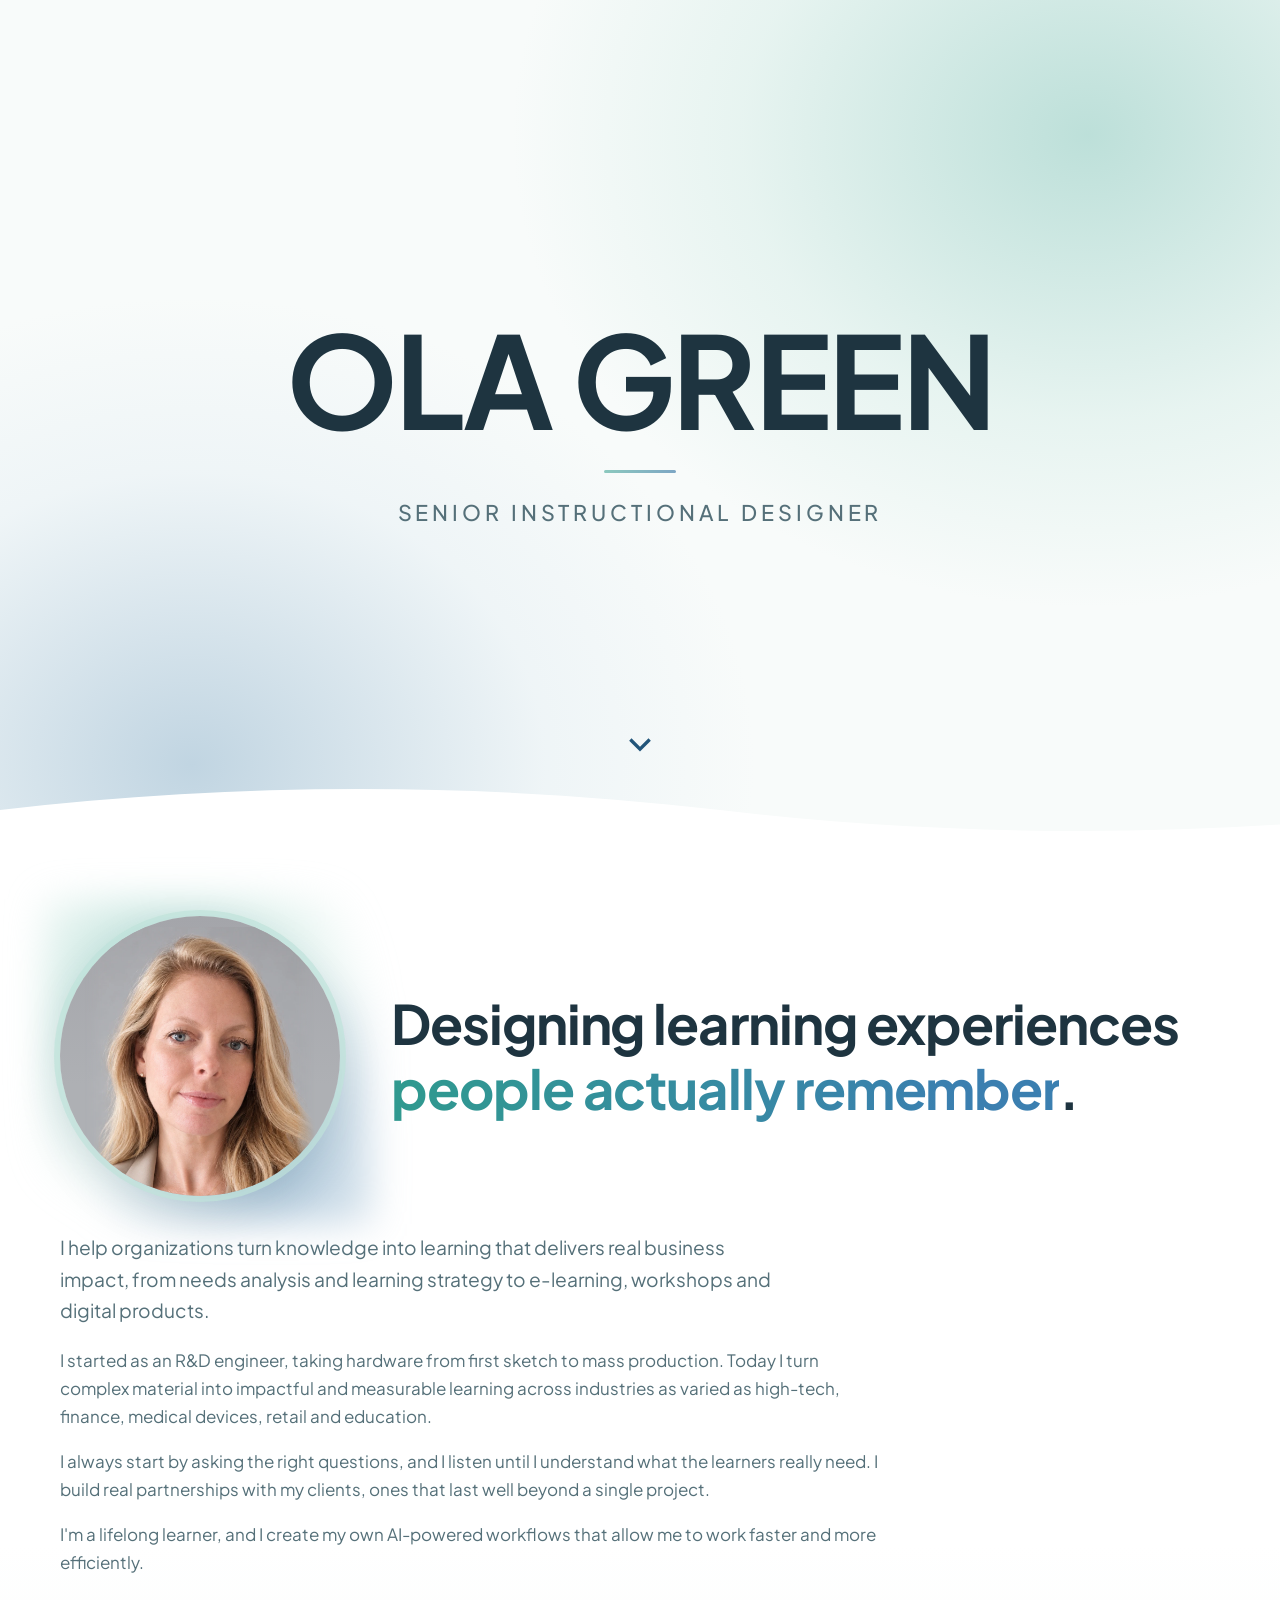
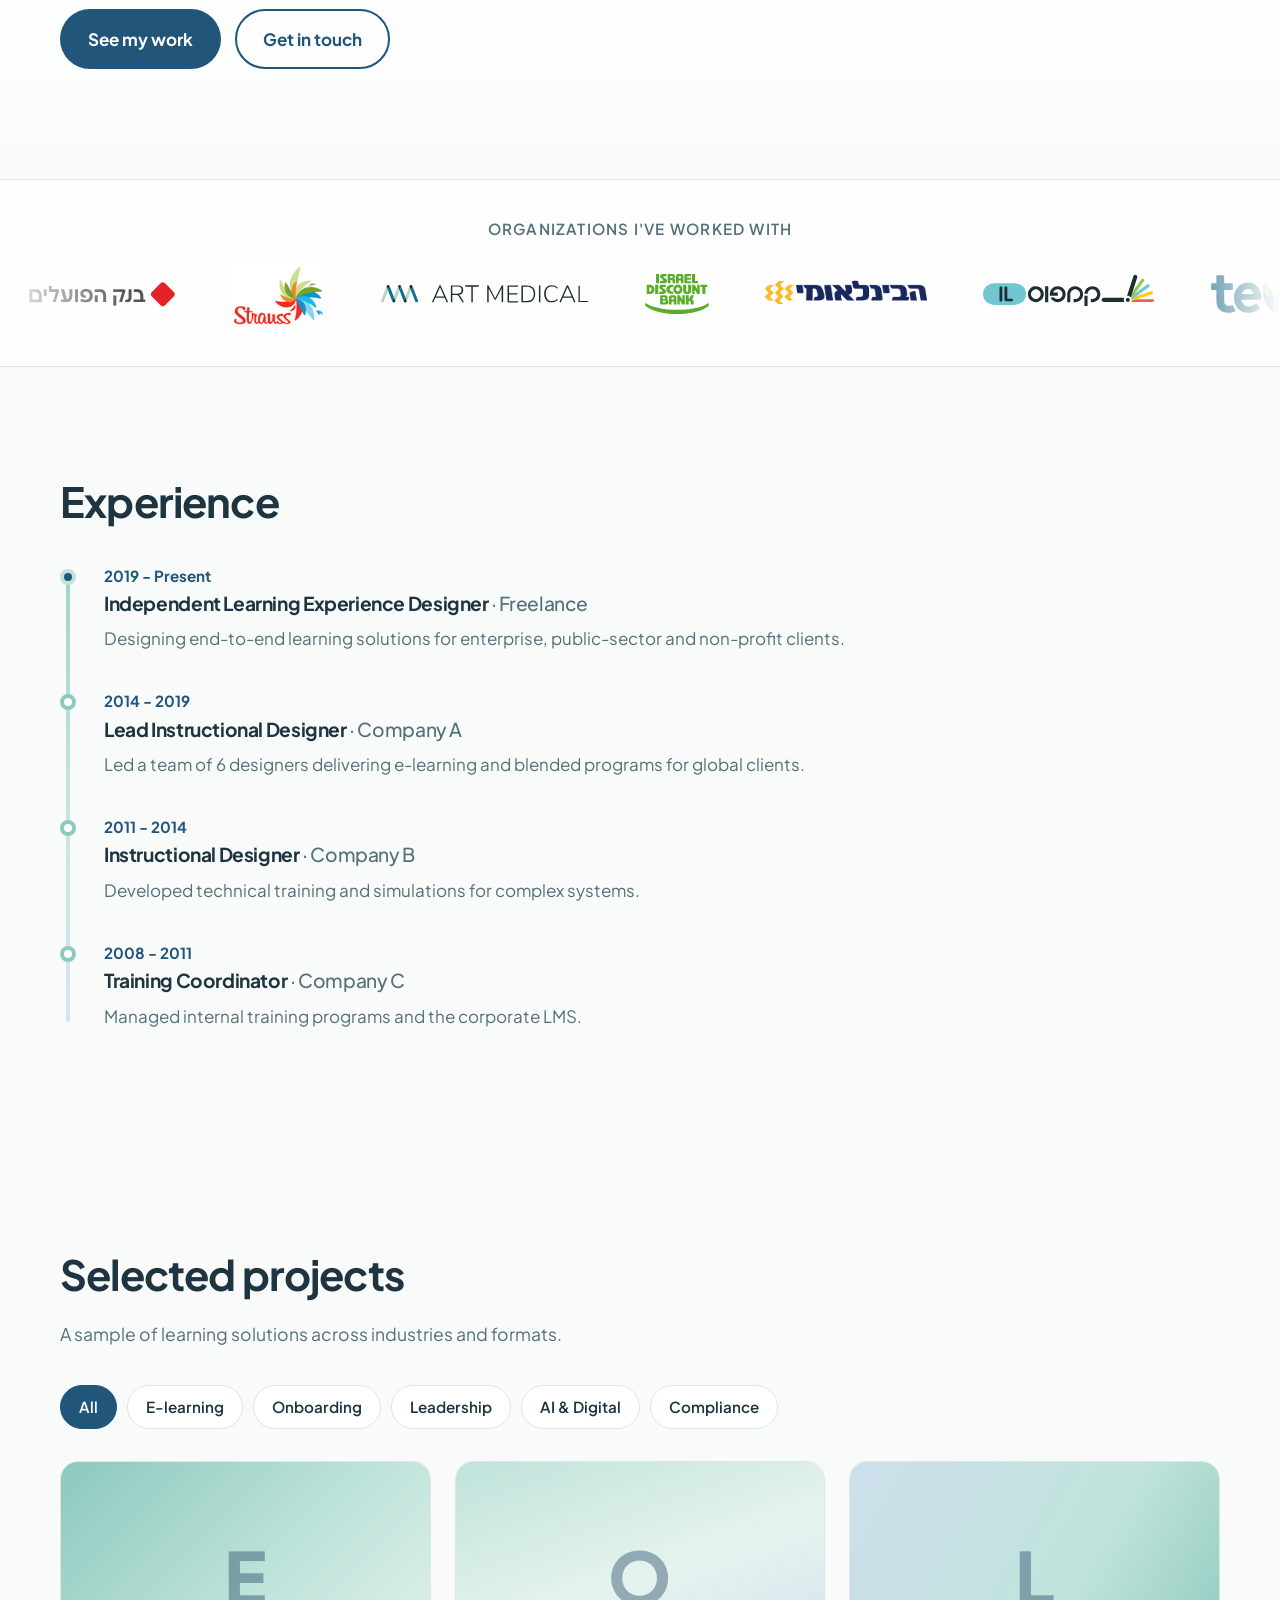
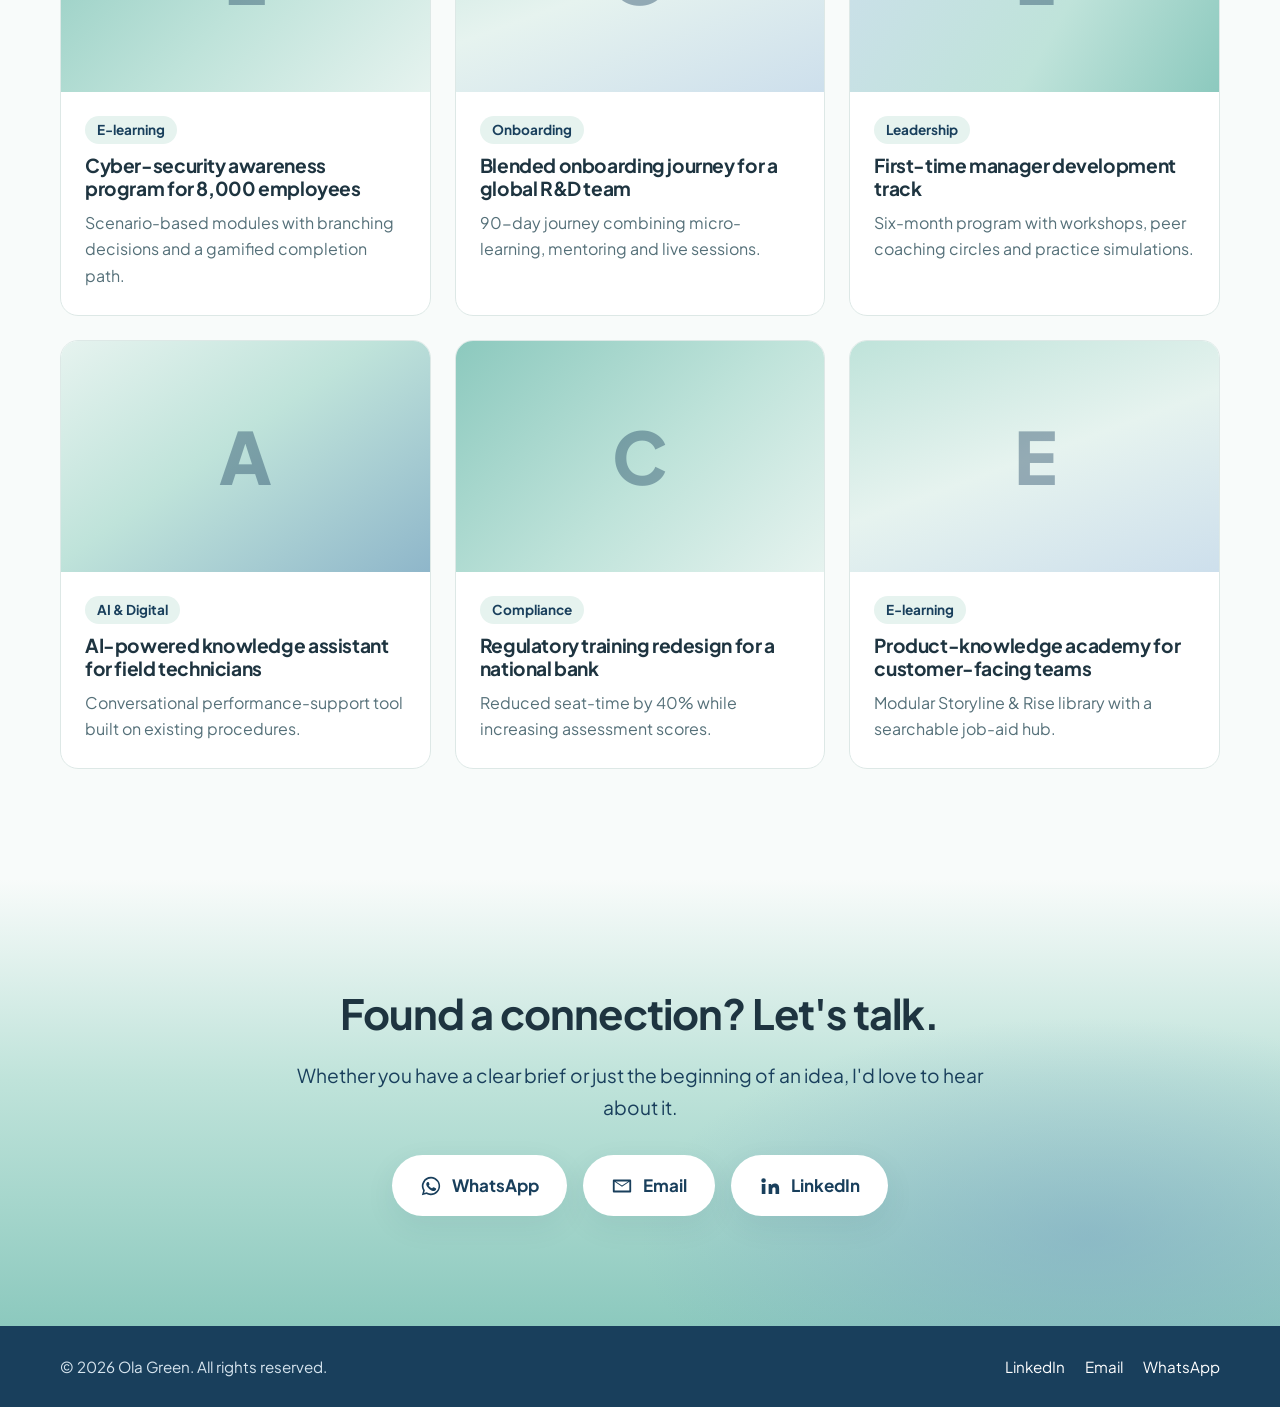
==== site/index.html @ 1ad0dd0b "Remove the pull quote under the About text (en + he) Co-Authored-By: Claude Opus 5.5 <noreply@anthro" ====
<!doctype html>
<html lang="en" dir="ltr">
<head>
  <meta charset="utf-8">
  <meta name="viewport" content="width=device-width, initial-scale=1">
  <title>Senior Instructional Designer</title>
  <meta name="description" content="">
  <meta name="theme-color" content="#BFE3DA">
  <link rel="icon" href="favicon.svg" type="image/svg+xml">
  <link rel="preconnect" href="https://fonts.googleapis.com">
  <link rel="preconnect" href="https://fonts.gstatic.com" crossorigin>
  <!-- Plus Jakarta Sans for Latin text; Heebo covers Hebrew (Jakarta has no Hebrew glyphs) -->
  <link href="https://fonts.googleapis.com/css2?family=Plus+Jakarta+Sans:ital,wght@0,300..800;1,300..800&family=Heebo:wght@300..800&display=swap" rel="stylesheet">
  <link rel="stylesheet" href="css/styles.css">
</head>
<body>
  <a class="skip-link" href="#main">Skip to content</a>

  <header class="site-header">
    <div class="container header-inner">
      <a class="logo" href="#top" data-t="name"></a>

      <button class="menu-toggle" aria-expanded="false" aria-controls="site-nav">
        <span class="sr-only" data-t="menu"></span>
        <span class="menu-bar"></span><span class="menu-bar"></span><span class="menu-bar"></span>
      </button>

      <nav class="site-nav" id="site-nav">
        <a href="#experience" data-t="nav.experience"></a>
        <a href="#projects" data-t="nav.projects"></a>
        <a href="#about" data-t="nav.about"></a>
        <a href="#contact" data-t="nav.contact"></a>
        <button class="lang-toggle" type="button" data-t="langToggle"></button>
        <a class="btn btn-primary btn-sm js-whatsapp" target="_blank" rel="noopener">
          <svg viewBox="0 0 24 24" aria-hidden="true"><path d="M12 2a10 10 0 0 0-8.6 15.1L2 22l5-1.3A10 10 0 1 0 12 2zm0 18.2a8.2 8.2 0 0 1-4.2-1.2l-.3-.2-3 .8.8-2.9-.2-.3A8.2 8.2 0 1 1 12 20.2zm4.5-6.1c-.2-.1-1.5-.7-1.7-.8-.2-.1-.4-.1-.6.1l-.8 1c-.1.2-.3.2-.5.1a6.7 6.7 0 0 1-3.3-2.9c-.2-.4.2-.4.7-1.3.1-.2 0-.3 0-.4l-.8-1.9c-.2-.5-.4-.4-.6-.4h-.5a1 1 0 0 0-.7.3 3 3 0 0 0-.9 2.2 5.2 5.2 0 0 0 1.1 2.7 11.8 11.8 0 0 0 4.5 4c1.7.7 2.3.8 3.2.6a2.7 2.7 0 0 0 1.8-1.3 2.2 2.2 0 0 0 .2-1.3c-.1-.1-.3-.2-.5-.3z"/></svg>
          <span data-t="nav.talk"></span>
        </a>
      </nav>
    </div>
  </header>

  <main id="main">
    <!-- Intro + About: the intro (name only) stays pinned while the About
         panel slides up over it. Scroll progress is driven by main.js (--intro-p). -->
    <div class="intro-stack">
      <section class="intro" id="top">
        <div class="intro-inner">
          <h1 class="intro-name" data-t="name"></h1>
          <span class="intro-rule" aria-hidden="true"></span>
          <p class="intro-role" data-t="hero.eyebrow"></p>
        </div>
        <a class="scroll-cue" href="#about" aria-hidden="true" tabindex="-1">
          <svg viewBox="0 0 24 24"><path d="M12 16.5 5.5 10l1.4-1.4 5.1 5.1 5.1-5.1 1.4 1.4z"/></svg>
        </a>
      </section>

      <section class="about-panel" id="about">
        <div class="container about-layout">
          <div class="about-head">
            <h2 class="about-headline" data-t="hero.title" data-highlight></h2>
          </div>
          <div class="about-visual">
            <div class="portrait-blob"></div>
            <div class="portrait-frame">
              <img class="portrait js-portrait" alt="" width="860" height="1144">
            </div>
          </div>
          <div class="about-body">
            <p class="lead" data-t="hero.subtitle"></p>
            <div class="about-text js-about"></div>
            <div class="about-actions">
              <a class="btn btn-primary" href="#projects" data-t="hero.ctaPrimary"></a>
              <a class="btn btn-ghost" href="#contact" data-t="hero.ctaSecondary"></a>
              <a class="btn btn-ghost js-cv" download data-t="about.cv"></a>
            </div>
          </div>
        </div>
      </section>
    </div>

    <!-- Clients -->
    <section class="clients" aria-labelledby="clients-title">
      <div class="container">
        <h2 class="clients-title" id="clients-title" data-t="clientsTitle"></h2>
      </div>
      <div class="marquee">
        <div class="marquee-track js-clients"></div>
      </div>
    </section>

    <!-- Experience (placeholder until real roles are added in content.js) -->
    <section class="section" id="experience">
      <div class="container">
        <div class="section-head reveal">
          <h2 data-t="experience.title"></h2>
        </div>
        <ol class="timeline js-experience"></ol>
      </div>
    </section>

    <!-- Projects -->
    <section class="section" id="projects">
      <div class="container">
        <div class="section-head reveal">
          <h2 data-t="projects.title"></h2>
          <p data-t="projects.subtitle"></p>
        </div>
        <div class="filters js-filters" role="group"></div>
        <div class="projects-grid js-projects"></div>
      </div>
    </section>

    <!-- Contact -->
    <section class="section contact" id="contact">
      <div class="container contact-inner reveal">
        <h2 data-t="contact.title"></h2>
        <p class="lead" data-t="contact.text"></p>
        <div class="contact-links">
          <a class="contact-card js-whatsapp" target="_blank" rel="noopener">
            <svg viewBox="0 0 24 24" aria-hidden="true"><path d="M12 2a10 10 0 0 0-8.6 15.1L2 22l5-1.3A10 10 0 1 0 12 2zm0 18.2a8.2 8.2 0 0 1-4.2-1.2l-.3-.2-3 .8.8-2.9-.2-.3A8.2 8.2 0 1 1 12 20.2zm4.5-6.1c-.2-.1-1.5-.7-1.7-.8-.2-.1-.4-.1-.6.1l-.8 1c-.1.2-.3.2-.5.1a6.7 6.7 0 0 1-3.3-2.9c-.2-.4.2-.4.7-1.3.1-.2 0-.3 0-.4l-.8-1.9c-.2-.5-.4-.4-.6-.4h-.5a1 1 0 0 0-.7.3 3 3 0 0 0-.9 2.2 5.2 5.2 0 0 0 1.1 2.7 11.8 11.8 0 0 0 4.5 4c1.7.7 2.3.8 3.2.6a2.7 2.7 0 0 0 1.8-1.3 2.2 2.2 0 0 0 .2-1.3c-.1-.1-.3-.2-.5-.3z"/></svg>
            <span data-t="contact.whatsapp"></span>
          </a>
          <a class="contact-card js-email">
            <svg viewBox="0 0 24 24" aria-hidden="true"><path d="M3 5h18a1 1 0 0 1 1 1v12a1 1 0 0 1-1 1H3a1 1 0 0 1-1-1V6a1 1 0 0 1 1-1zm1 2.4V17h16V7.4l-8 5.3-8-5.3zM5.2 7 12 11.5 18.8 7H5.2z"/></svg>
            <span data-t="contact.email"></span>
          </a>
          <a class="contact-card js-linkedin" target="_blank" rel="noopener">
            <svg viewBox="0 0 24 24" aria-hidden="true"><path d="M4.98 3.5a2.5 2.5 0 1 1 0 5 2.5 2.5 0 0 1 0-5zM3 9.75h4v11H3v-11zm6.5 0h3.8v1.5h.1a4.2 4.2 0 0 1 3.8-2c4 0 4.8 2.6 4.8 6.1v5.4h-4v-4.8c0-1.2 0-2.7-1.6-2.7s-1.9 1.3-1.9 2.6v4.9h-4v-11z"/></svg>
            <span data-t="contact.linkedin"></span>
          </a>
        </div>
      </div>
    </section>
  </main>

  <footer class="site-footer">
    <div class="container footer-inner">
      <p>&copy; <span class="js-year"></span> <span data-t="name"></span>. <span data-t="footer.rights"></span></p>
      <div class="footer-links">
        <a class="js-linkedin" target="_blank" rel="noopener">LinkedIn</a>
        <a class="js-email">Email</a>
        <a class="js-whatsapp" target="_blank" rel="noopener">WhatsApp</a>
      </div>
    </div>
  </footer>

  <script src="js/content.js"></script>
  <script src="js/main.js"></script>
</body>
</html>
---- site/css/styles.css ----
/* ==========================================================================
   Palette - seafoam / jade / steel blue on cool white, taken from the
   owner's watercolor reference image.
   Colours blend into each other with large, feathered gradients only
   (no hard shapes, no textures).
   ========================================================================== */
:root {
  --paper: #F8FBFA;          /* page background (cool white) */
  --paper-bright: #FFFFFF;   /* cards, panels */

  --aqua: #BFE3DA;           /* seafoam: main blend colour */
  --seaglass: #8CC9BE;       /* jade-mint: deeper blend colour */
  --mist: #E6F3EF;           /* light tint: chips, hovers */
  --steel: #7DA6C4;          /* steel blue accent */
  --steel-soft: #CDDFEC;     /* steel blue tint */

  --teal: #22557A;           /* deep blue with a hint of green: buttons, links (AA with white text) */
  --teal-dark: #193F5C;      /* hover, footer */

  --ink: #1E3440;
  --ink-muted: #557079;
  --line: #DDE8E6;

  --radius: 18px;
  --radius-sm: 10px;
  --shadow: 0 10px 30px rgba(25, 63, 92, 0.08);
  --shadow-lg: 0 20px 50px rgba(25, 63, 92, 0.14);
  --container: 1160px;
  --header-h: 72px;

  /* Plus Jakarta Sans has no Hebrew, so Hebrew characters fall through to Heebo */
  --font: "Plus Jakarta Sans", "Heebo", system-ui, -apple-system, "Segoe UI", Arial, sans-serif;
}

/* ---- Base --------------------------------------------------------------- */
*, *::before, *::after { box-sizing: border-box; }

html { scroll-behavior: smooth; scroll-padding-top: var(--header-h); overflow-x: clip; }

body {
  margin: 0;
  font-family: var(--font);
  font-size: 1.0625rem;
  line-height: 1.65;
  color: var(--ink);
  background: var(--paper);
  -webkit-font-smoothing: antialiased;
}

[hidden] { display: none !important; }
img { max-width: 100%; display: block; }
a { color: var(--teal); }
h1, h2, h3 { line-height: 1.2; margin: 0 0 0.5em; font-weight: 700; letter-spacing: -0.02em; }
h1 { font-size: clamp(2.2rem, 5vw, 3.6rem); }
h2 { font-size: clamp(1.8rem, 3.5vw, 2.6rem); }
h3 { font-size: 1.2rem; font-weight: 700; }
p { margin: 0 0 1em; }

.container { width: min(100% - 32px, var(--container)); margin-inline: auto; }

.sr-only {
  position: absolute; width: 1px; height: 1px; padding: 0; margin: -1px;
  overflow: hidden; clip: rect(0, 0, 0, 0); white-space: nowrap; border: 0;
}

.skip-link {
  position: absolute; inset-inline-start: 16px; top: -60px; z-index: 100;
  padding: 10px 16px; background: var(--teal); color: #fff; border-radius: var(--radius-sm);
}
.skip-link:focus { top: 12px; }

:focus-visible { outline: 3px solid var(--teal); outline-offset: 3px; border-radius: 4px; }

/* ---- Buttons ------------------------------------------------------------ */
.btn {
  display: inline-flex; align-items: center; justify-content: center; gap: 8px;
  padding: 14px 26px; border-radius: 999px; border: 2px solid transparent;
  font: inherit; font-weight: 700; text-decoration: none; cursor: pointer;
  transition: background-color .2s, color .2s, border-color .2s, transform .2s;
}
.btn:hover { transform: translateY(-2px); }
.btn svg { width: 18px; height: 18px; fill: currentColor; flex-shrink: 0; }
.btn-primary { background: var(--teal); color: #fff; }
.btn-primary:hover { background: var(--teal-dark); }
.btn-ghost { border-color: var(--teal); color: var(--teal); background: rgba(255, 255, 255, 0.6); }
.btn-ghost:hover { background: var(--mist); }
.btn-sm { padding: 9px 18px; font-size: 0.95rem; }

/* ---- Header ------------------------------------------------------------- */
.site-header {
  position: fixed; top: 0; inset-inline: 0; z-index: 50;
  background: rgba(248, 251, 250, 0.88);
  backdrop-filter: saturate(140%) blur(10px);
  transition: box-shadow .2s, transform .35s ease, opacity .35s ease;
}
.site-header.is-scrolled { box-shadow: 0 1px 0 var(--line), var(--shadow); }
/* hidden while the intro (name only) fills the screen; keyboard focus still reveals it */
.site-header.is-hidden:not(:focus-within) { transform: translateY(-100%); opacity: 0; pointer-events: none; }

.header-inner { display: flex; align-items: center; justify-content: space-between; height: var(--header-h); }

.logo { display: inline-flex; align-items: center; gap: 10px; font-weight: 800; font-size: 1.2rem; color: var(--ink); text-decoration: none; }
/* "OG" monogram; matches favicon.svg. The "/ ''" hides it from screen readers. */
.logo::before {
  content: "OG";
  content: "OG" / "";
  display: inline-grid; place-items: center; flex: none;
  width: 36px; height: 36px;
  border-radius: 50%; color: var(--ink);
  background:
    radial-gradient(circle at 70% 75%, rgba(125, 166, 196, 0.9), transparent 45%),
    radial-gradient(circle at 35% 30%, var(--aqua), var(--seaglass));
  font-size: 0.8rem; font-weight: 800; letter-spacing: 0.02em; direction: ltr;
}

.site-nav { display: flex; align-items: center; gap: 28px; }
.site-nav > a:not(.btn) { color: var(--ink); text-decoration: none; font-weight: 500; position: relative; }
.site-nav > a:not(.btn)::after {
  content: ""; position: absolute; inset-inline: 0; bottom: -4px; height: 3px; border-radius: 3px;
  background: var(--seaglass); opacity: .8; transform: scaleX(0); transition: transform .2s;
}
.site-nav > a:not(.btn):hover::after { transform: scaleX(1); }

.lang-toggle {
  font: inherit; font-weight: 600; font-size: 0.95rem; cursor: pointer;
  padding: 6px 14px; border-radius: 999px;
  border: 1px solid var(--line); background: var(--mist); color: var(--teal-dark);
}
.lang-toggle:hover { border-color: var(--seaglass); }

.menu-toggle { display: none; }

@media (max-width: 860px) {
  .menu-toggle {
    display: inline-flex; flex-direction: column; justify-content: center; gap: 5px;
    width: 44px; height: 44px; padding: 10px; border: 0; background: transparent; cursor: pointer;
  }
  .menu-bar { display: block; height: 2px; background: var(--ink); border-radius: 2px; transition: transform .2s, opacity .2s; }
  .menu-toggle[aria-expanded="true"] .menu-bar:nth-child(2) { transform: translateY(7px) rotate(45deg); }
  .menu-toggle[aria-expanded="true"] .menu-bar:nth-child(3) { opacity: 0; }
  .menu-toggle[aria-expanded="true"] .menu-bar:nth-child(4) { transform: translateY(-7px) rotate(-45deg); }

  .site-nav {
    position: absolute; top: var(--header-h); inset-inline: 0;
    flex-direction: column; align-items: stretch; gap: 0;
    padding: 8px 16px 20px; background: var(--paper); box-shadow: var(--shadow-lg);
    display: none;
  }
  .site-nav.is-open { display: flex; }
  .site-nav > a:not(.btn) { padding: 14px 4px; border-bottom: 1px solid var(--line); }
  .site-nav > a:not(.btn)::after { display: none; }
  .site-nav .lang-toggle { align-self: flex-start; margin: 16px 0 12px; }
}

/* ---- Intro (name only) + About panel -------------------------------------
   The intro is sticky inside .intro-stack, so it stays put while the About
   panel scrolls up over it. main.js sets --intro-p from 0 (top of page) to
   1 (panel fully up); it defaults to 1 so the page is static without JS.
   ------------------------------------------------------------------------- */
:root { --intro-p: 1; --peek: 56px; }

.intro-stack { position: relative; }

.intro {
  --glow-a: 85% 15%;
  --glow-b: 15% 85%;
  position: sticky; top: 0; z-index: 0; overflow: hidden;
  height: 100vh; height: 100svh;
  display: grid; place-items: center; padding: 0 16px; text-align: center;
  background:
    radial-gradient(ellipse 60% 70% at var(--glow-a), rgba(140, 201, 190, 0.55), rgba(191, 227, 218, 0.3) 45%, transparent 75%),
    radial-gradient(ellipse 55% 65% at var(--glow-b), rgba(125, 166, 196, 0.45), rgba(205, 223, 236, 0.22) 50%, transparent 80%),
    var(--paper);
}
[dir="rtl"] .intro { --glow-a: 15% 15%; --glow-b: 85% 85%; }

/* the name drifts up and fades as the panel covers it */
.intro-inner {
  margin-top: calc(var(--peek) * -1);
  opacity: calc(1 - var(--intro-p) * 1.4);
  transform: translateY(calc(var(--intro-p) * -6vh)) scale(calc(1 - var(--intro-p) * 0.08));
}
.intro-inner > * { animation: intro-rise .9s cubic-bezier(.2, .7, .2, 1) both; }
.intro-rule { animation-delay: .15s !important; }
.intro-role { animation-delay: .3s !important; }

.intro-name { margin: 0; font-size: clamp(3rem, 11vw, 8rem); line-height: 1; letter-spacing: -0.02em; color: var(--ink); }
[lang="en"] .intro-name { text-transform: uppercase; }
.intro-rule {
  display: block; width: 72px; height: 3px; margin: 28px auto 22px; border-radius: 3px;
  background: linear-gradient(90deg, var(--seaglass), var(--steel));
}
.intro-role {
  margin: 0; font-size: clamp(1rem, 2.2vw, 1.35rem); font-weight: 500;
  color: var(--ink-muted); letter-spacing: 0.18em; text-transform: uppercase;
}
[lang="he"] .intro-role { letter-spacing: 0.04em; }

.scroll-cue {
  position: absolute; bottom: calc(var(--peek) + 80px); left: 50%; width: 40px; height: 40px;
  margin-left: -20px; color: var(--teal);
  opacity: calc(1 - var(--intro-p) * 3);
  animation: bob 2s ease-in-out infinite;
}
.scroll-cue svg { width: 100%; height: 100%; fill: currentColor; }

@keyframes intro-rise { from { opacity: 0; transform: translateY(24px); } }
@keyframes bob { 50% { transform: translateY(6px); } }

/* the panel peeks in at the bottom of the intro with a wavy top edge;
   the wave drifts sideways as the panel rises */
.about-panel {
  --wave-h: 70px;
  position: relative; z-index: 1;
  margin-top: calc(var(--peek) * -1);
  padding: clamp(40px, 6vw, 72px) 0 clamp(64px, 9vw, 110px);
  background: linear-gradient(180deg, var(--paper-bright) 75%, var(--paper));
}
.about-panel::before {
  content: ""; position: absolute; inset-inline: 0; bottom: calc(100% - 1px); height: var(--wave-h);
  background: var(--paper-bright);
  /* one seamless wave period, tiled horizontally */
  -webkit-mask: url("data:image/svg+xml,%3Csvg xmlns='http://www.w3.org/2000/svg' viewBox='0 0 1440 100' preserveAspectRatio='none'%3E%3Cpath d='M0 50C240 10 480 10 720 50s480 40 720 0V100H0z'/%3E%3C/svg%3E") repeat-x;
          mask: url("data:image/svg+xml,%3Csvg xmlns='http://www.w3.org/2000/svg' viewBox='0 0 1440 100' preserveAspectRatio='none'%3E%3Cpath d='M0 50C240 10 480 10 720 50s480 40 720 0V100H0z'/%3E%3C/svg%3E") repeat-x;
  -webkit-mask-size: 1440px 100%;
          mask-size: 1440px 100%;
  -webkit-mask-position: calc(var(--intro-p) * -480px) 0;
          mask-position: calc(var(--intro-p) * -480px) 0;
}
@media (max-width: 860px) { .about-panel { --wave-h: 44px; } .about-panel::before { -webkit-mask-size: 900px 100%; mask-size: 900px 100%; } }

/* round photo at the start side next to the headline (left in English, right
   in Hebrew, since RTL grids run right-to-left); the text runs below */
.about-layout {
  display: grid; grid-template-columns: auto 1fr; column-gap: clamp(20px, 4vw, 56px); row-gap: 36px;
  align-items: center;
  grid-template-areas: "visual head" "body body";
}
.about-head { grid-area: head; }
.about-head .about-headline { margin-bottom: 0; }
/* jade -> steel-blue gradient text for the *highlighted* words (dark enough for large bold text on white) */
.highlight {
  color: #2F8F86;
  background: linear-gradient(100deg, #2F9A8E, #3B7FB0 85%);
  -webkit-background-clip: text; background-clip: text;
  -webkit-text-fill-color: transparent;
  -webkit-box-decoration-break: clone; box-decoration-break: clone;
}
.about-visual { grid-area: visual; position: relative; width: clamp(110px, 24vw, 280px); }
.about-body { grid-area: body; max-width: 820px; }
.about-headline { font-size: clamp(2rem, 4.4vw, 3.4rem); }

.lead { font-size: 1.2rem; color: var(--ink-muted); max-width: 38em; }
.about-actions { display: flex; flex-wrap: wrap; gap: 14px; margin-top: 32px; }

@media (max-width: 560px) {
  .about-headline { font-size: clamp(1.45rem, 6vw, 2rem); }
}

/* soft halo behind the portrait */
.portrait-blob {
  position: absolute; inset: -6% -12% -10% -6%; pointer-events: none;
  background:
    radial-gradient(ellipse at 70% 80%, rgba(125, 166, 196, 0.65), transparent 55%),
    radial-gradient(ellipse at 40% 35%, rgba(140, 201, 190, 0.8), rgba(191, 227, 218, 0.4) 50%, transparent 72%);
  filter: blur(18px);
  will-change: transform;
  animation: drift 14s ease-in-out infinite alternate;
}
/* Round frame; the photo sits zoomed-out inside it (--portrait-zoom of the frame
   width) so more of the person shows. The frame is filled with the photo's own
   studio grey and the photo's side edges are feathered, so there's no seam. */
.portrait-frame {
  --portrait-zoom: 82%;
  position: relative; aspect-ratio: 1; overflow: hidden; border-radius: 50%;
  background: linear-gradient(#A4A5AA, #AEB0B4 60%);
  box-shadow: 0 0 0 6px rgba(191, 227, 218, 0.7), 0 18px 45px rgba(25, 63, 92, 0.14);
}
.portrait {
  position: absolute; top: 4%; left: 50%; width: var(--portrait-zoom); height: auto;
  transform: translateX(-50%);
  -webkit-mask-image: linear-gradient(90deg, transparent, #000 8%, #000 92%, transparent);
          mask-image: linear-gradient(90deg, transparent, #000 8%, #000 92%, transparent);
}

@keyframes drift {
  to { transform: rotate(6deg) scale(1.04); }
}

/* ---- Clients marquee ---------------------------------------------------- */
.clients { padding: 40px 0; background: rgba(255, 255, 255, 0.7); border-block: 1px solid var(--line); }
.clients-title {
  font-size: 0.95rem; font-weight: 600; text-transform: uppercase; letter-spacing: 0.08em;
  color: var(--ink-muted); text-align: center; margin-bottom: 24px;
}
[lang="he"] .clients-title { letter-spacing: 0; text-transform: none; font-size: 1.05rem; }

.marquee {
  overflow: hidden;
  -webkit-mask-image: linear-gradient(90deg, transparent, #000 10%, #000 90%, transparent);
          mask-image: linear-gradient(90deg, transparent, #000 10%, #000 90%, transparent);
}
.marquee-track { display: flex; width: max-content; animation: marquee 40s linear infinite; }
.marquee:hover .marquee-track { animation-play-state: paused; }
[dir="rtl"] .marquee-track { animation-name: marquee-rtl; }

.client-list { display: flex; align-items: center; gap: 56px; padding: 0 28px; margin: 0; list-style: none; }
.client {
  white-space: nowrap; font-weight: 800; font-size: 1.25rem; color: var(--ink);
}
/* multiply lets white logo backgrounds melt into the paper */
.client img { height: 40px; width: auto; mix-blend-mode: multiply; }
.client img[src*="strauss"] { height: 64px; }
.client img[src*="stratasys"] { height: 60px; }
.client img[src*="bank-hapoalim"] { height: 26px; }
.client img[src*="artmedical"] { height: 18px; }
.client img[src*="urbanica"] { height: 26px; }
.client img[src*="newdeli"] { height: 26px; }
.client img[src*="fix.png"] { height: 26px; }
.client img[src*="carolina-lemke"] { height: 26px; }
.client img[src*="sodastream"] { height: 60px; }

@keyframes marquee { to { transform: translateX(-50%); } }
@keyframes marquee-rtl { to { transform: translateX(50%); } }

/* ---- Sections ----------------------------------------------------------- */
.section { padding: clamp(64px, 9vw, 110px) 0; }
.section-head { max-width: 640px; margin-bottom: 36px; }
.section-head p { color: var(--ink-muted); font-size: 1.1rem; }

/* ---- Projects ----------------------------------------------------------- */
.filters { display: flex; flex-wrap: wrap; gap: 10px; margin-bottom: 32px; }
.filter {
  font: inherit; font-weight: 600; font-size: 0.95rem; cursor: pointer;
  padding: 8px 18px; border-radius: 999px;
  border: 1px solid var(--line); background: var(--paper-bright); color: var(--ink);
  transition: background-color .2s, border-color .2s, color .2s;
}
.filter:hover { border-color: var(--seaglass); background: var(--mist); }
.filter[aria-pressed="true"] { background: var(--teal); border-color: var(--teal); color: #fff; }

.projects-grid { display: grid; grid-template-columns: repeat(auto-fill, minmax(300px, 1fr)); gap: 24px; }
.project-card {
  display: flex; flex-direction: column; overflow: hidden;
  border-radius: var(--radius); background: var(--paper-bright); border: 1px solid var(--line);
  color: inherit; text-decoration: none;
  transition: transform .25s, box-shadow .25s;
  animation: fade-in .4s ease both;
}
.project-card:hover { transform: translateY(-6px); box-shadow: var(--shadow-lg); }

/* Each card blends two or three palette colours in a different direction */
.project-media { position: relative; aspect-ratio: 16 / 10; display: grid; place-items: center; overflow: hidden; }
.project-media img { width: 100%; height: 100%; object-fit: cover; }
.tone-0 { background: linear-gradient(135deg, var(--seaglass), var(--aqua) 55%, var(--mist)); }
.tone-1 { background: linear-gradient(160deg, var(--aqua), var(--mist) 50%, var(--steel-soft)); }
.tone-2 { background: linear-gradient(120deg, var(--steel-soft), var(--aqua) 60%, var(--seaglass)); }
.tone-3 { background: linear-gradient(145deg, var(--mist), var(--aqua) 45%, var(--steel) 120%); }
.project-initial { font-size: 4.5rem; font-weight: 800; color: rgba(25, 63, 92, 0.4); }

.project-body { padding: 22px 24px 26px; }
.project-body p { color: var(--ink-muted); margin: 0; font-size: 1rem; }
.tag {
  display: inline-block; margin-bottom: 10px; padding: 3px 12px; border-radius: 999px;
  background: var(--mist); color: var(--teal-dark); font-size: 0.85rem; font-weight: 700;
}

@keyframes fade-in { from { opacity: 0; transform: translateY(8px); } }

/* ---- About text --------------------------------------------------------- */
.about-text p { color: var(--ink-muted); }

/* ---- Experience timeline ------------------------------------------------ */
.timeline { list-style: none; margin: 0; padding: 0; position: relative; max-width: 820px; }
.timeline::before {
  content: ""; position: absolute; top: 8px; bottom: 8px; inset-inline-start: 6px;
  width: 4px; border-radius: 4px;
  background: linear-gradient(var(--seaglass), var(--aqua) 60%, var(--steel-soft));
  opacity: .8;
}
.timeline-item { position: relative; padding-inline-start: 44px; padding-bottom: 36px; }
.timeline-item:last-child { padding-bottom: 0; }
.timeline-item::before {
  content: ""; position: absolute; top: 6px; inset-inline-start: 0;
  width: 16px; height: 16px; border-radius: 50%;
  background: var(--paper-bright); border: 4px solid var(--seaglass);
}
.timeline-item:first-child::before { background: var(--teal); border-color: var(--aqua); }
.timeline-period { display: block; font-weight: 700; color: var(--teal); font-size: 0.95rem; margin-bottom: 4px; }
.timeline-org { font-weight: 500; color: var(--ink-muted); }
.timeline-item p { color: var(--ink-muted); margin: 0; }

/* ---- Contact ------------------------------------------------------------ */
/* paper -> aqua -> sea-glass with a steel-blue glow, flowing into the footer */
.contact {
  background:
    radial-gradient(ellipse 50% 70% at 85% 80%, rgba(125, 166, 196, 0.55), transparent 70%),
    linear-gradient(180deg, var(--paper), var(--aqua) 45%, var(--seaglass));
}
.contact-inner { text-align: center; max-width: 760px; }
.contact .lead { margin-inline: auto; color: var(--teal-dark); }
.contact-links { display: flex; flex-wrap: wrap; justify-content: center; gap: 16px; margin-top: 32px; }
.contact-card {
  display: inline-flex; align-items: center; gap: 10px;
  padding: 16px 28px; border-radius: 999px; background: var(--paper-bright); color: var(--teal-dark);
  font-weight: 700; text-decoration: none; box-shadow: var(--shadow);
  transition: transform .2s, box-shadow .2s;
}
.contact-card:hover { transform: translateY(-3px); box-shadow: var(--shadow-lg); }
.contact-card svg { width: 22px; height: 22px; fill: currentColor; }

/* ---- Footer ------------------------------------------------------------- */
.site-footer { padding: 28px 0; background: var(--teal-dark); color: #D6E4EE; font-size: 0.95rem; }
.footer-inner { display: flex; flex-wrap: wrap; align-items: center; justify-content: space-between; gap: 12px; }
.footer-inner p { margin: 0; }
.footer-links { display: flex; gap: 20px; }
.footer-links a { color: #fff; text-decoration: none; }
.footer-links a:hover { text-decoration: underline; }

/* ---- Scroll reveal (only when JS is running) ---------------------------- */
.js .reveal { opacity: 0; transform: translateY(20px); transition: opacity .6s ease, transform .6s ease; }
.js .reveal.is-visible { opacity: 1; transform: none; }

@media (prefers-reduced-motion: reduce) {
  html { scroll-behavior: auto; }
  *, *::before, *::after { animation: none !important; transition: none !important; }
  .js .reveal { opacity: 1; transform: none; }
  .intro-inner { transform: none; }
  .marquee-track { flex-wrap: wrap; width: auto; justify-content: center; }
  .client-list[aria-hidden="true"] { display: none; }
}
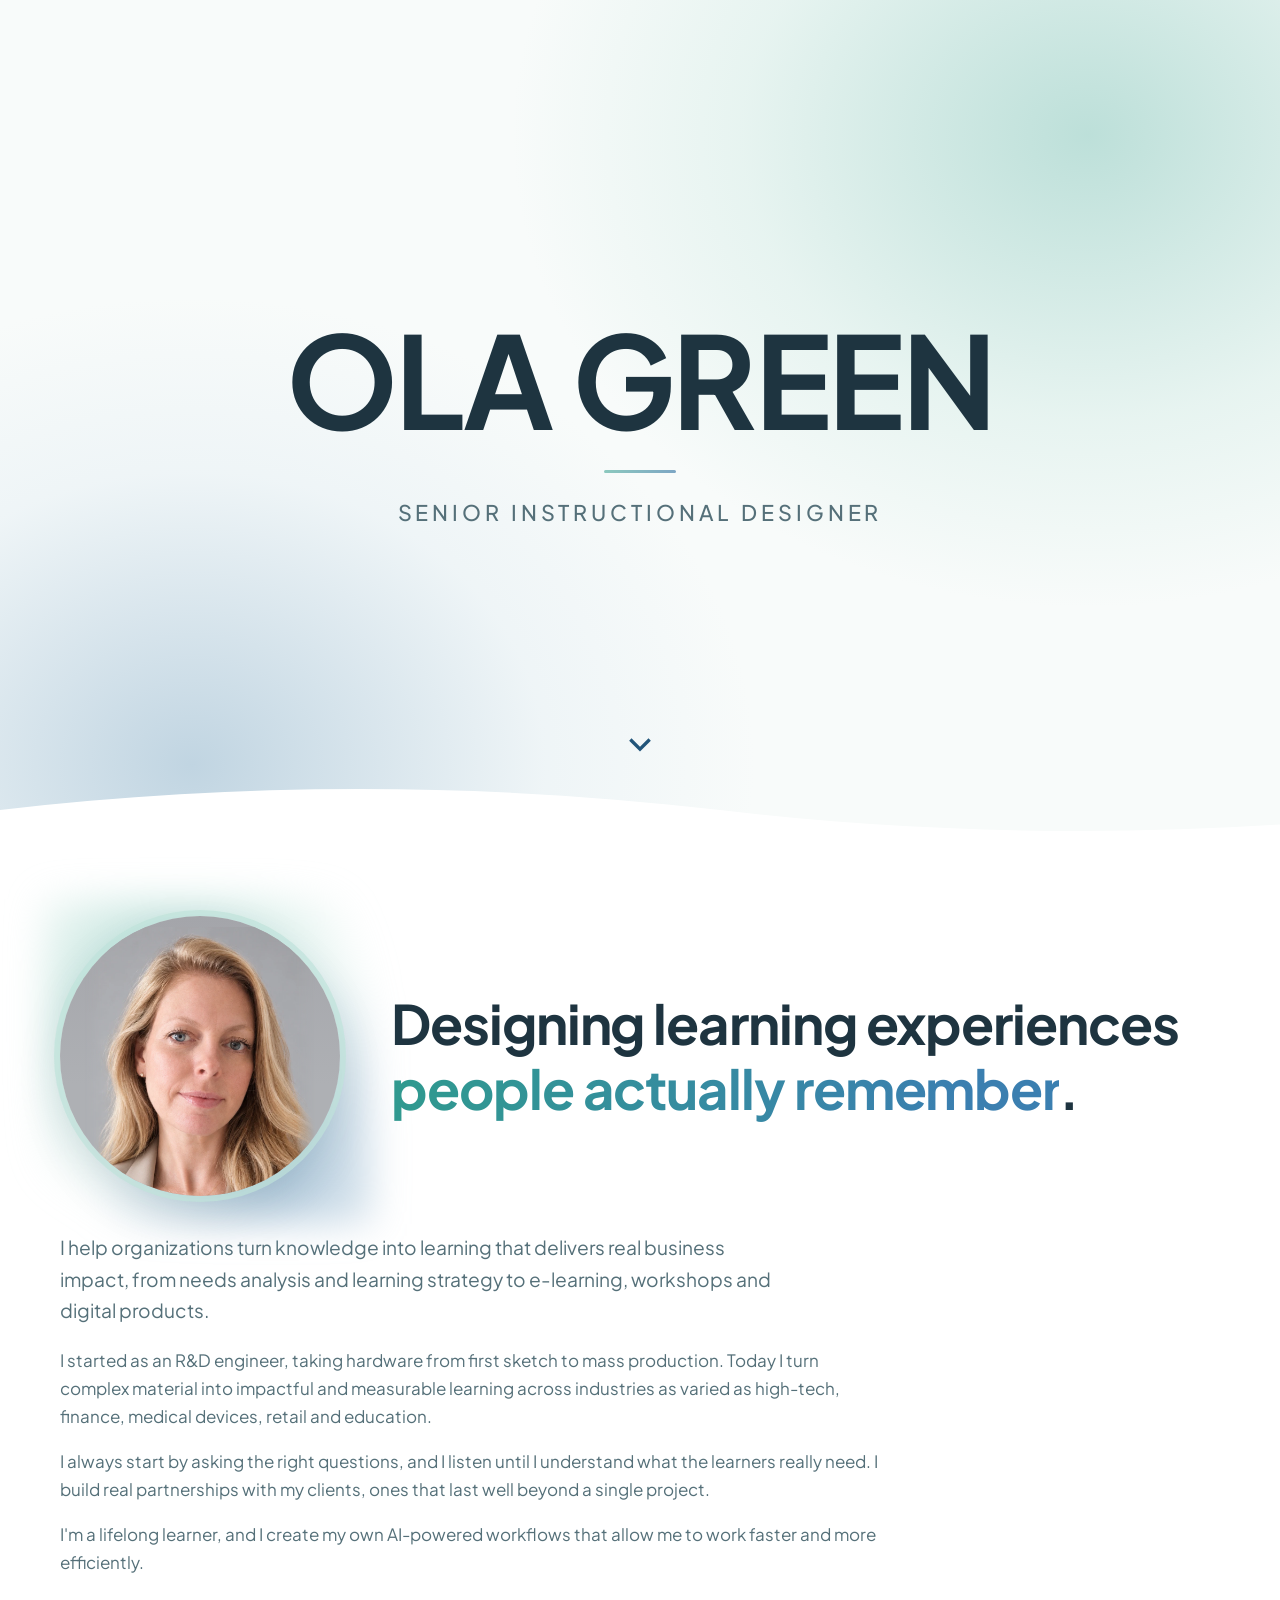
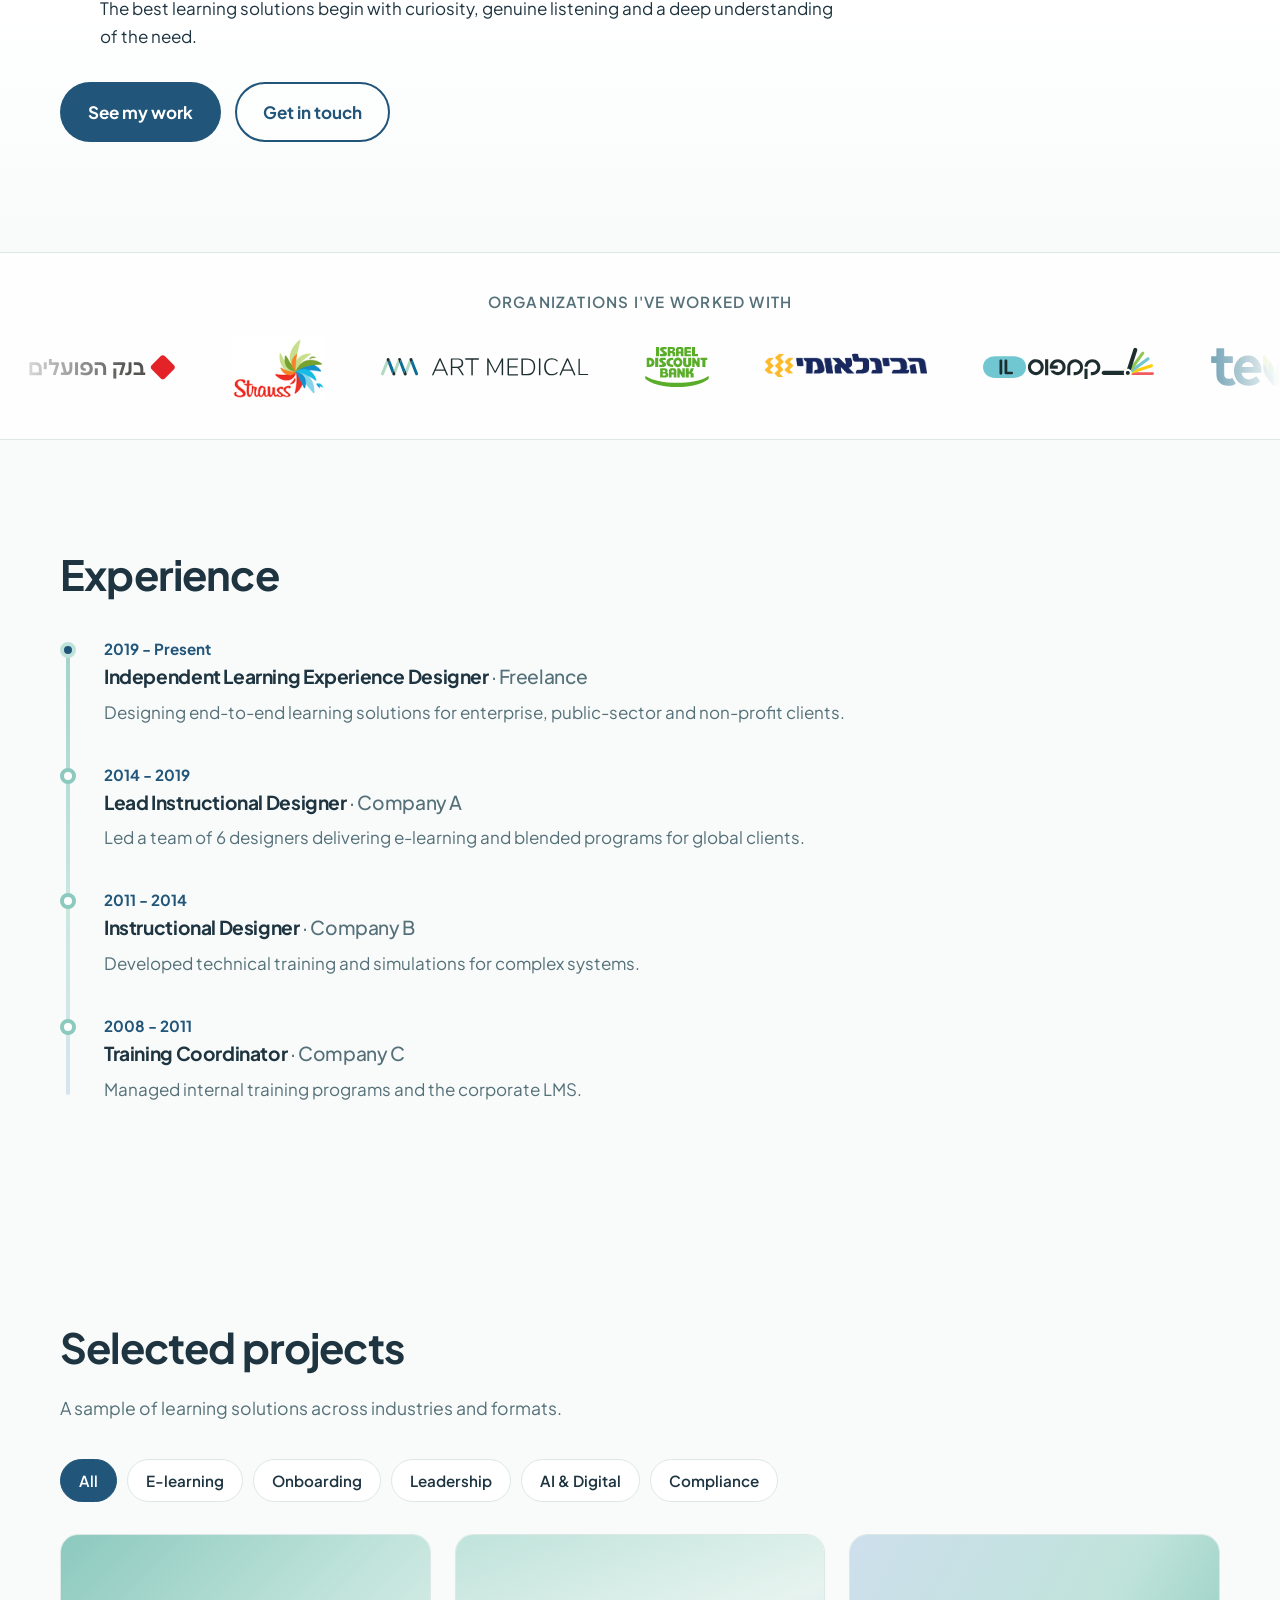
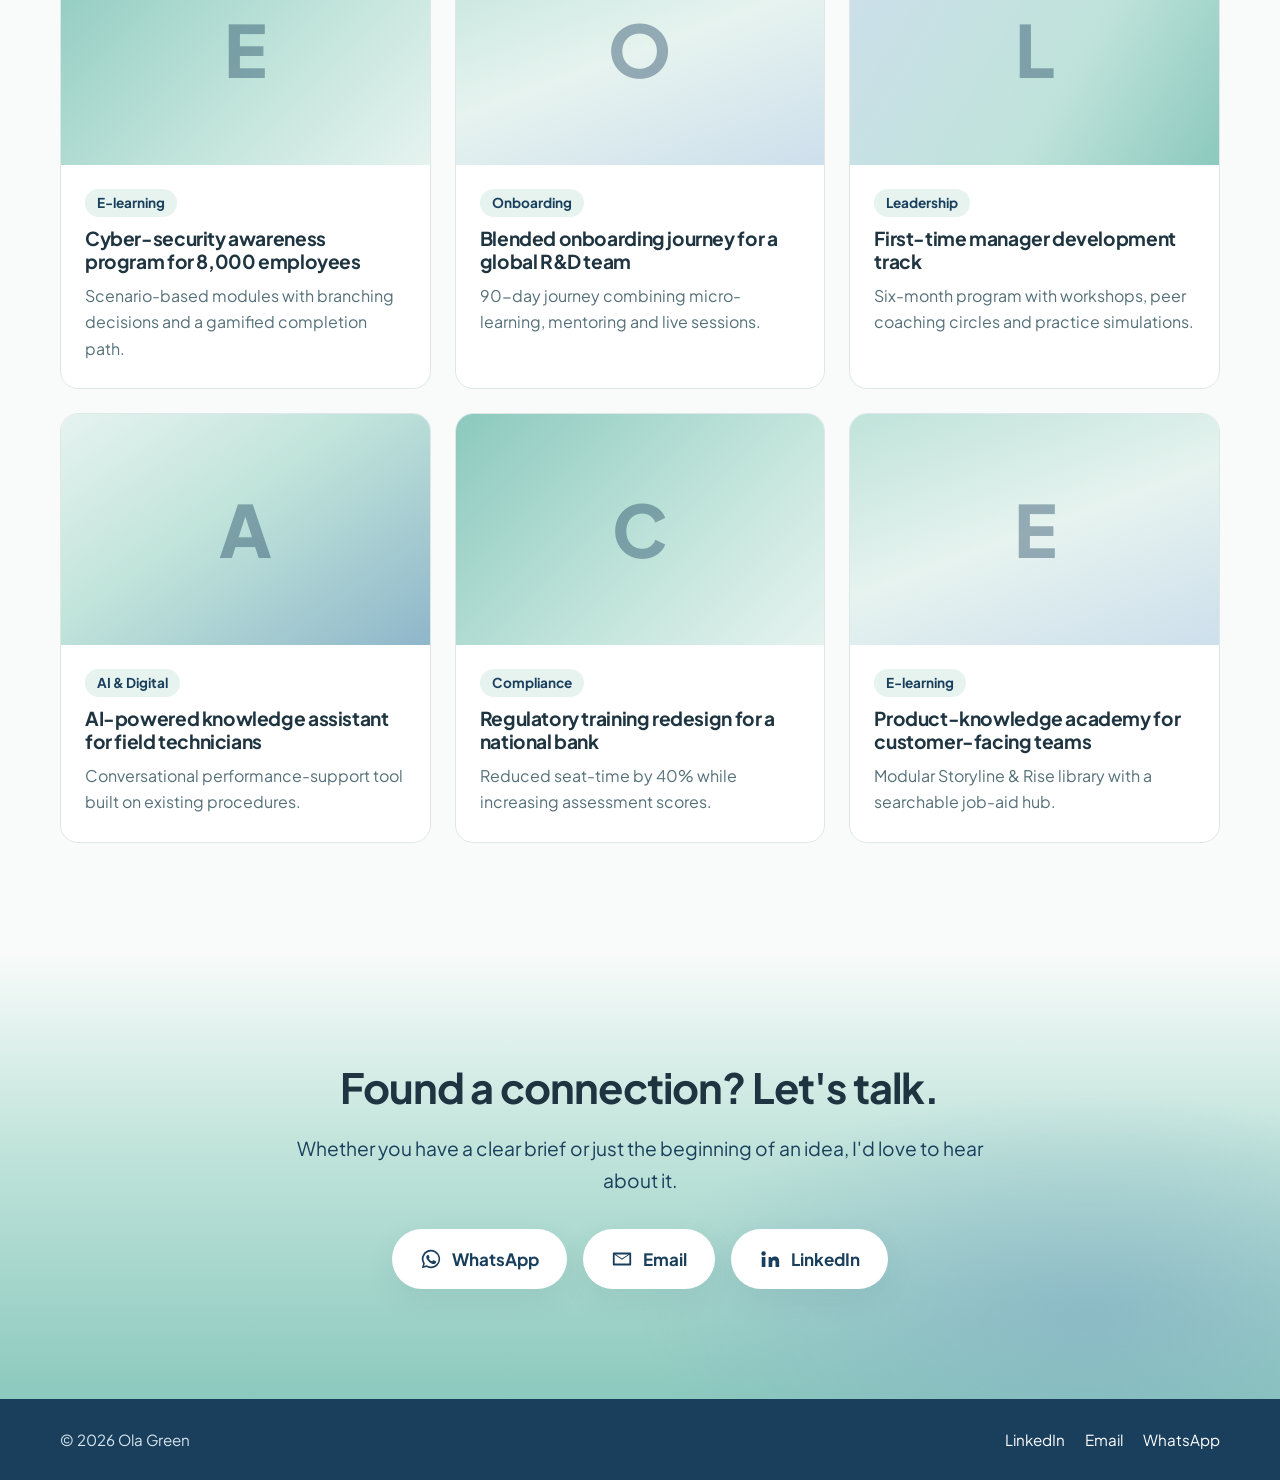
==== commit fd5a63ff: "Remove "All rights reserved" from footer in both languages Co-Authored-By: Claude Opus 5.5 <noreply@" ====
--- a/site/index.html
+++ b/site/index.html
@@ -68,6 +68,9 @@
           <div class="about-body">
             <p class="lead" data-t="hero.subtitle"></p>
             <div class="about-text js-about"></div>
+            <blockquote class="pullquote">
+              <p data-t="about.quote"></p>
+            </blockquote>
             <div class="about-actions">
               <a class="btn btn-primary" href="#projects" data-t="hero.ctaPrimary"></a>
               <a class="btn btn-ghost" href="#contact" data-t="hero.ctaSecondary"></a>
@@ -135,7 +138,7 @@
 
   <footer class="site-footer">
     <div class="container footer-inner">
-      <p>&copy; <span class="js-year"></span> <span data-t="name"></span>. <span data-t="footer.rights"></span></p>
+      <p>&copy; <span class="js-year"></span> <span data-t="name"></span></p>
       <div class="footer-links">
         <a class="js-linkedin" target="_blank" rel="noopener">LinkedIn</a>
         <a class="js-email">Email</a>
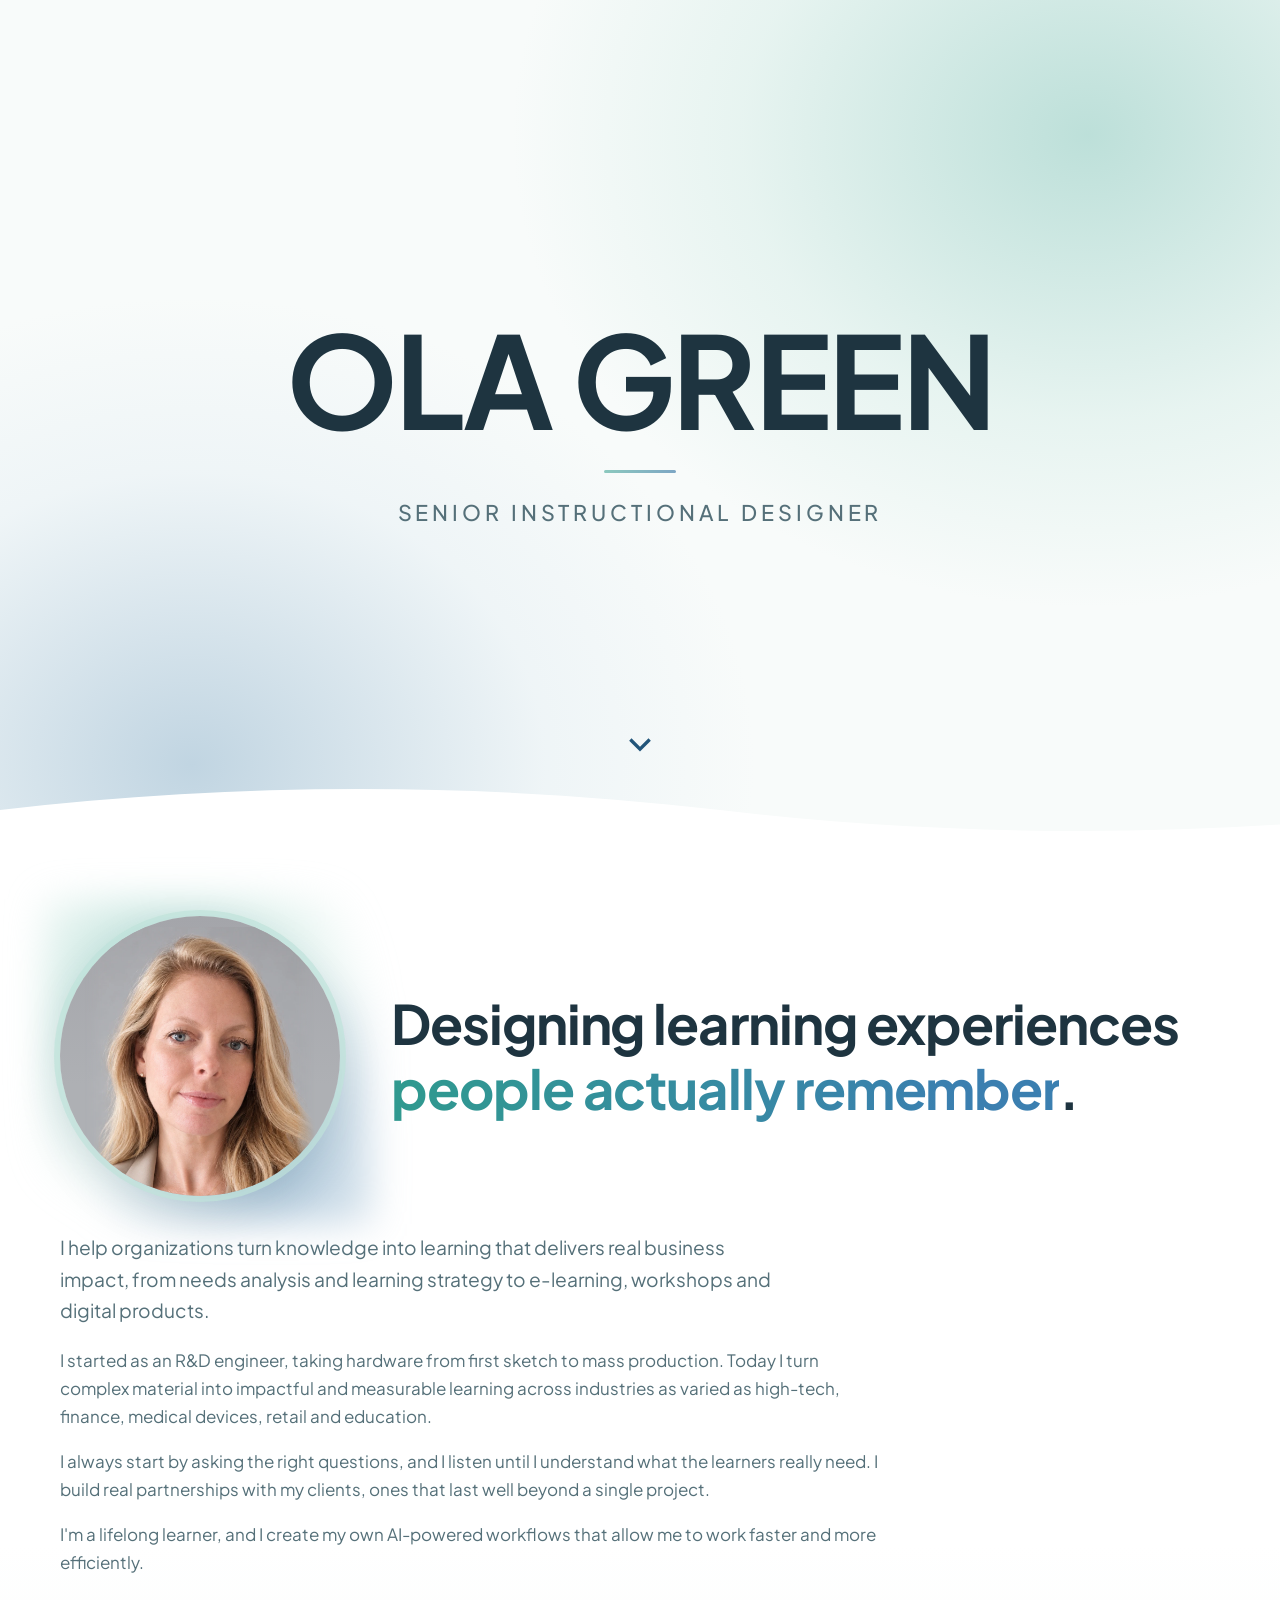
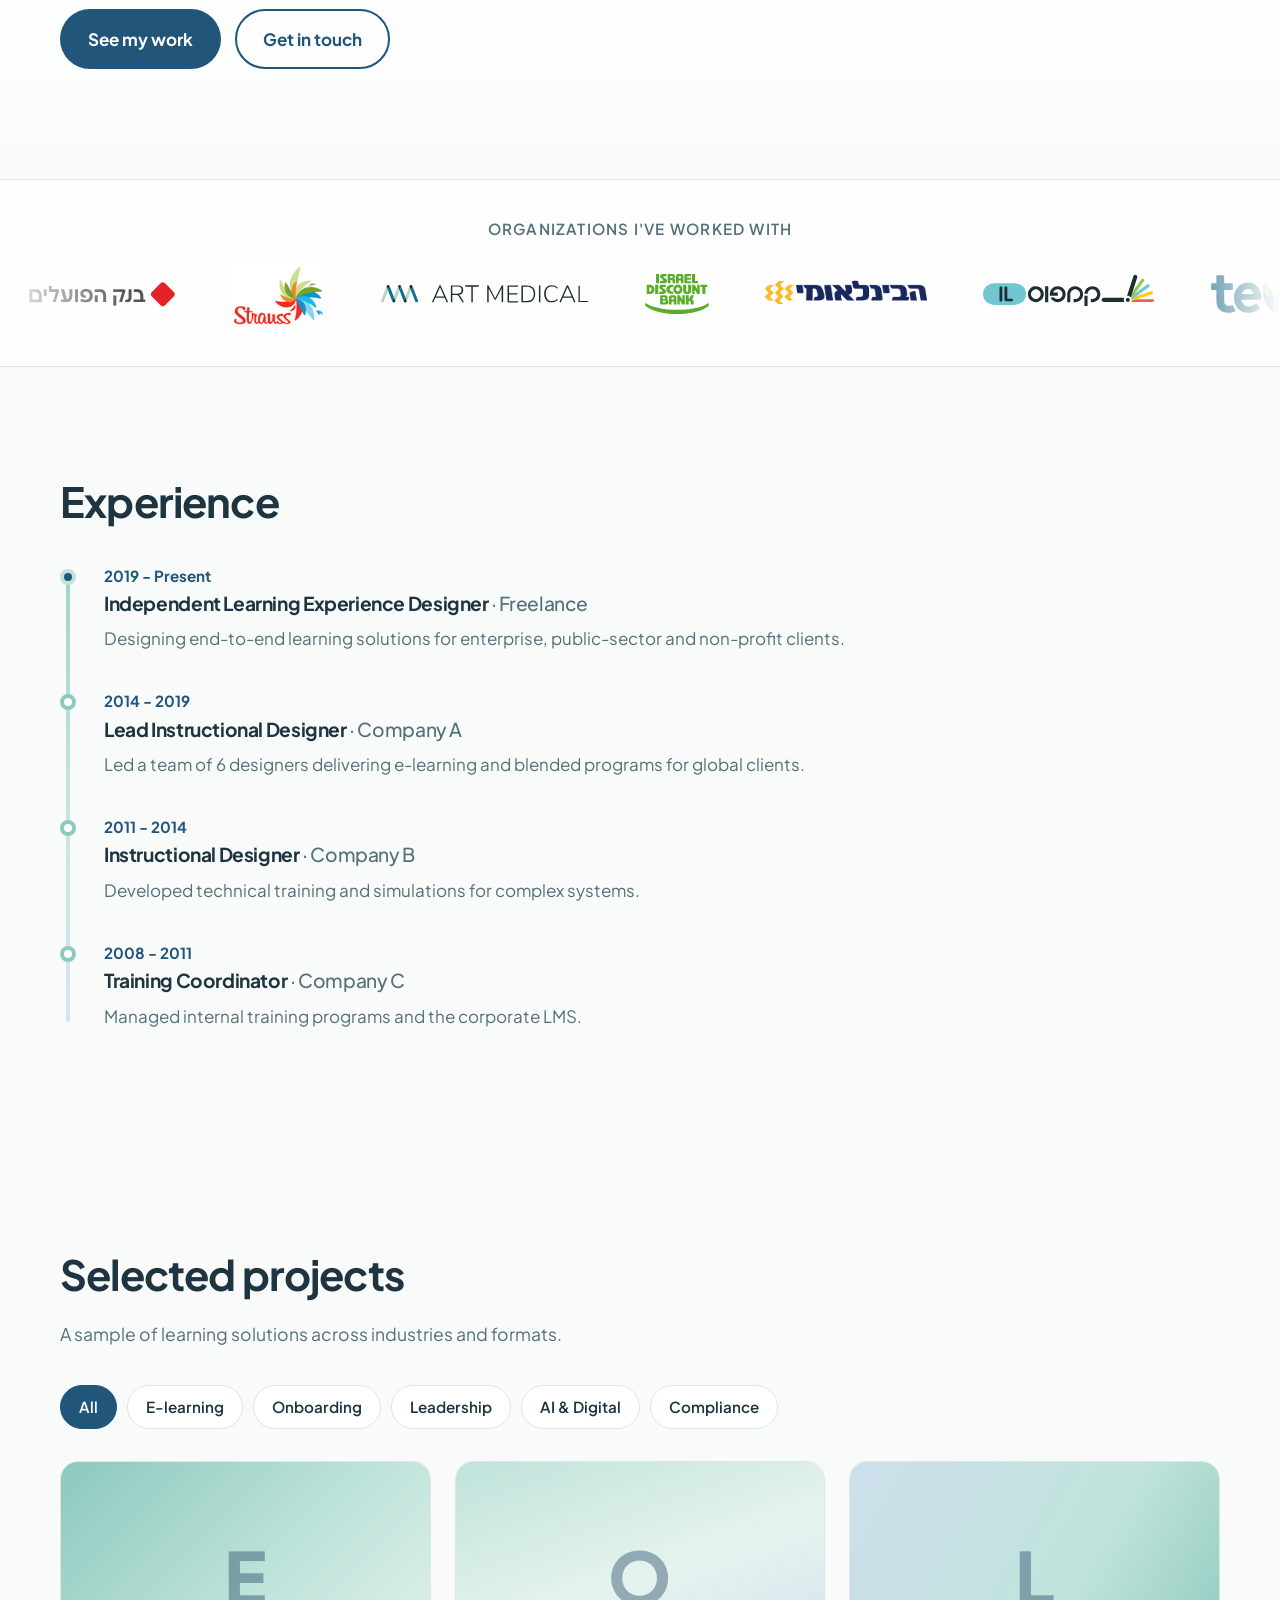
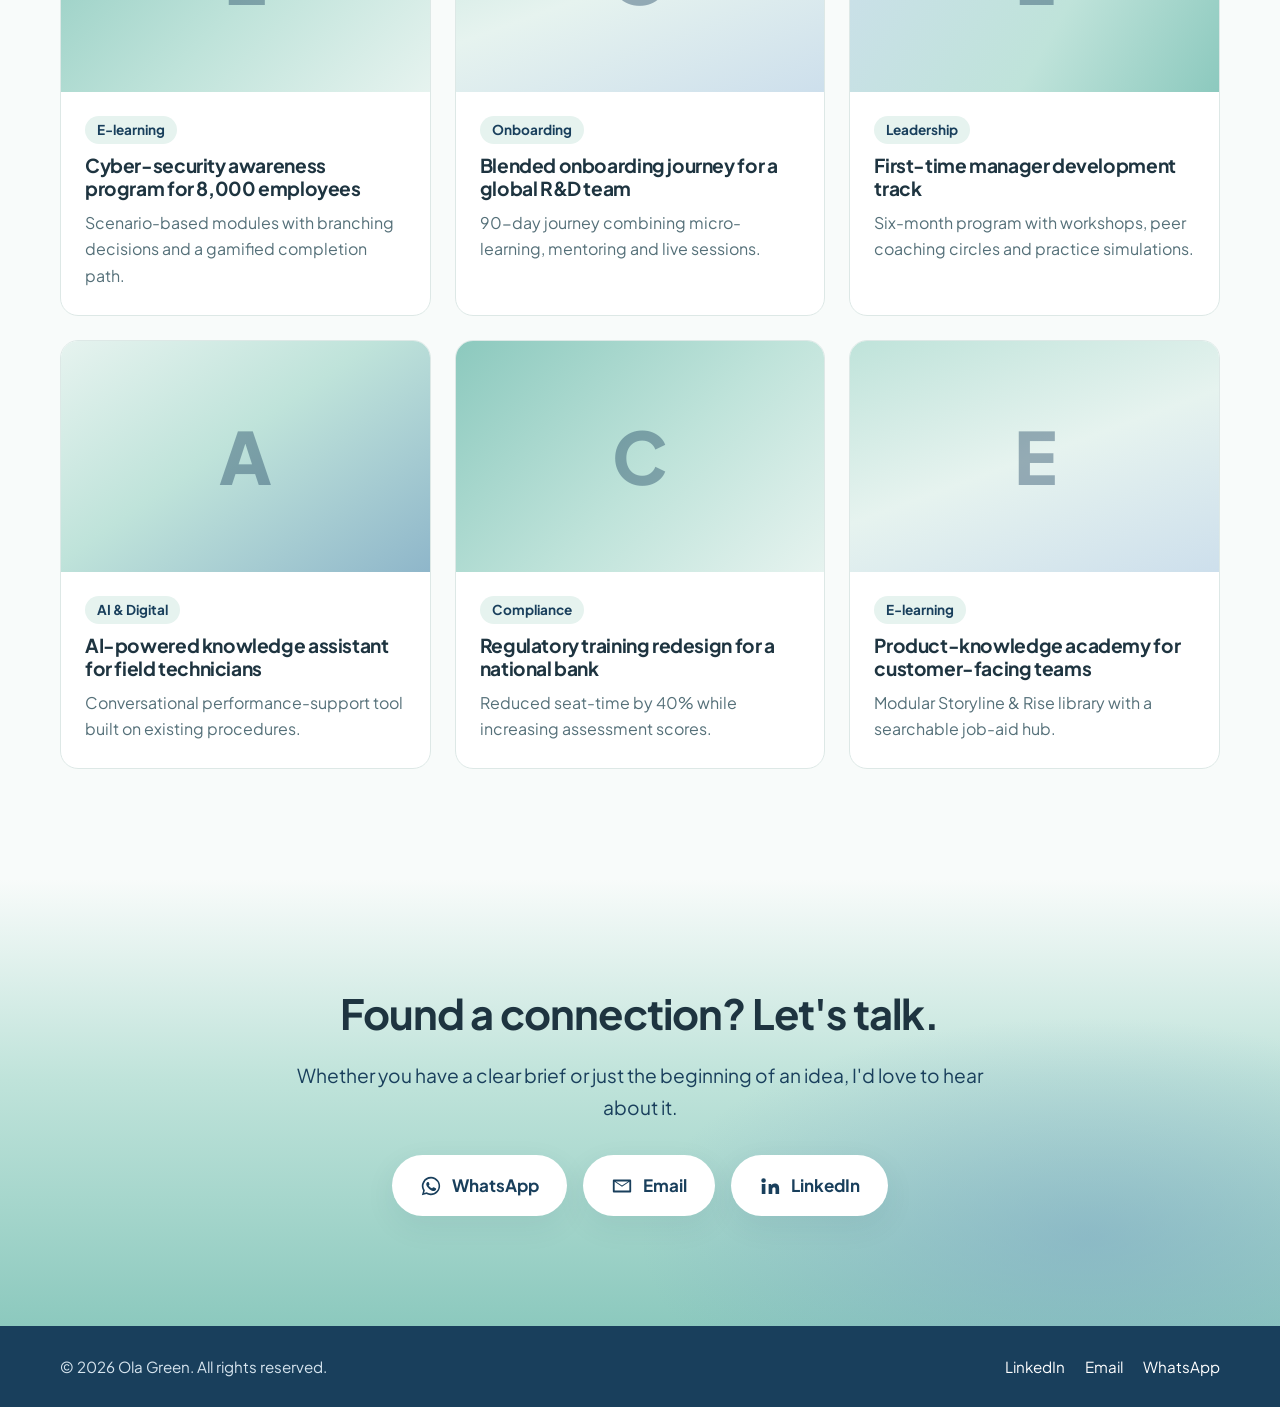
==== commit 61f168e5: "Remove the quote under the About text (#3) * Replace placeholder About text with Ola's about-me para" ====
--- a/site/index.html
+++ b/site/index.html
@@ -68,9 +68,6 @@
           <div class="about-body">
             <p class="lead" data-t="hero.subtitle"></p>
             <div class="about-text js-about"></div>
-            <blockquote class="pullquote">
-              <p data-t="about.quote"></p>
-            </blockquote>
             <div class="about-actions">
               <a class="btn btn-primary" href="#projects" data-t="hero.ctaPrimary"></a>
               <a class="btn btn-ghost" href="#contact" data-t="hero.ctaSecondary"></a>
@@ -138,7 +135,7 @@
 
   <footer class="site-footer">
     <div class="container footer-inner">
-      <p>&copy; <span class="js-year"></span> <span data-t="name"></span></p>
+      <p>&copy; <span class="js-year"></span> <span data-t="name"></span>. <span data-t="footer.rights"></span></p>
       <div class="footer-links">
         <a class="js-linkedin" target="_blank" rel="noopener">LinkedIn</a>
         <a class="js-email">Email</a>
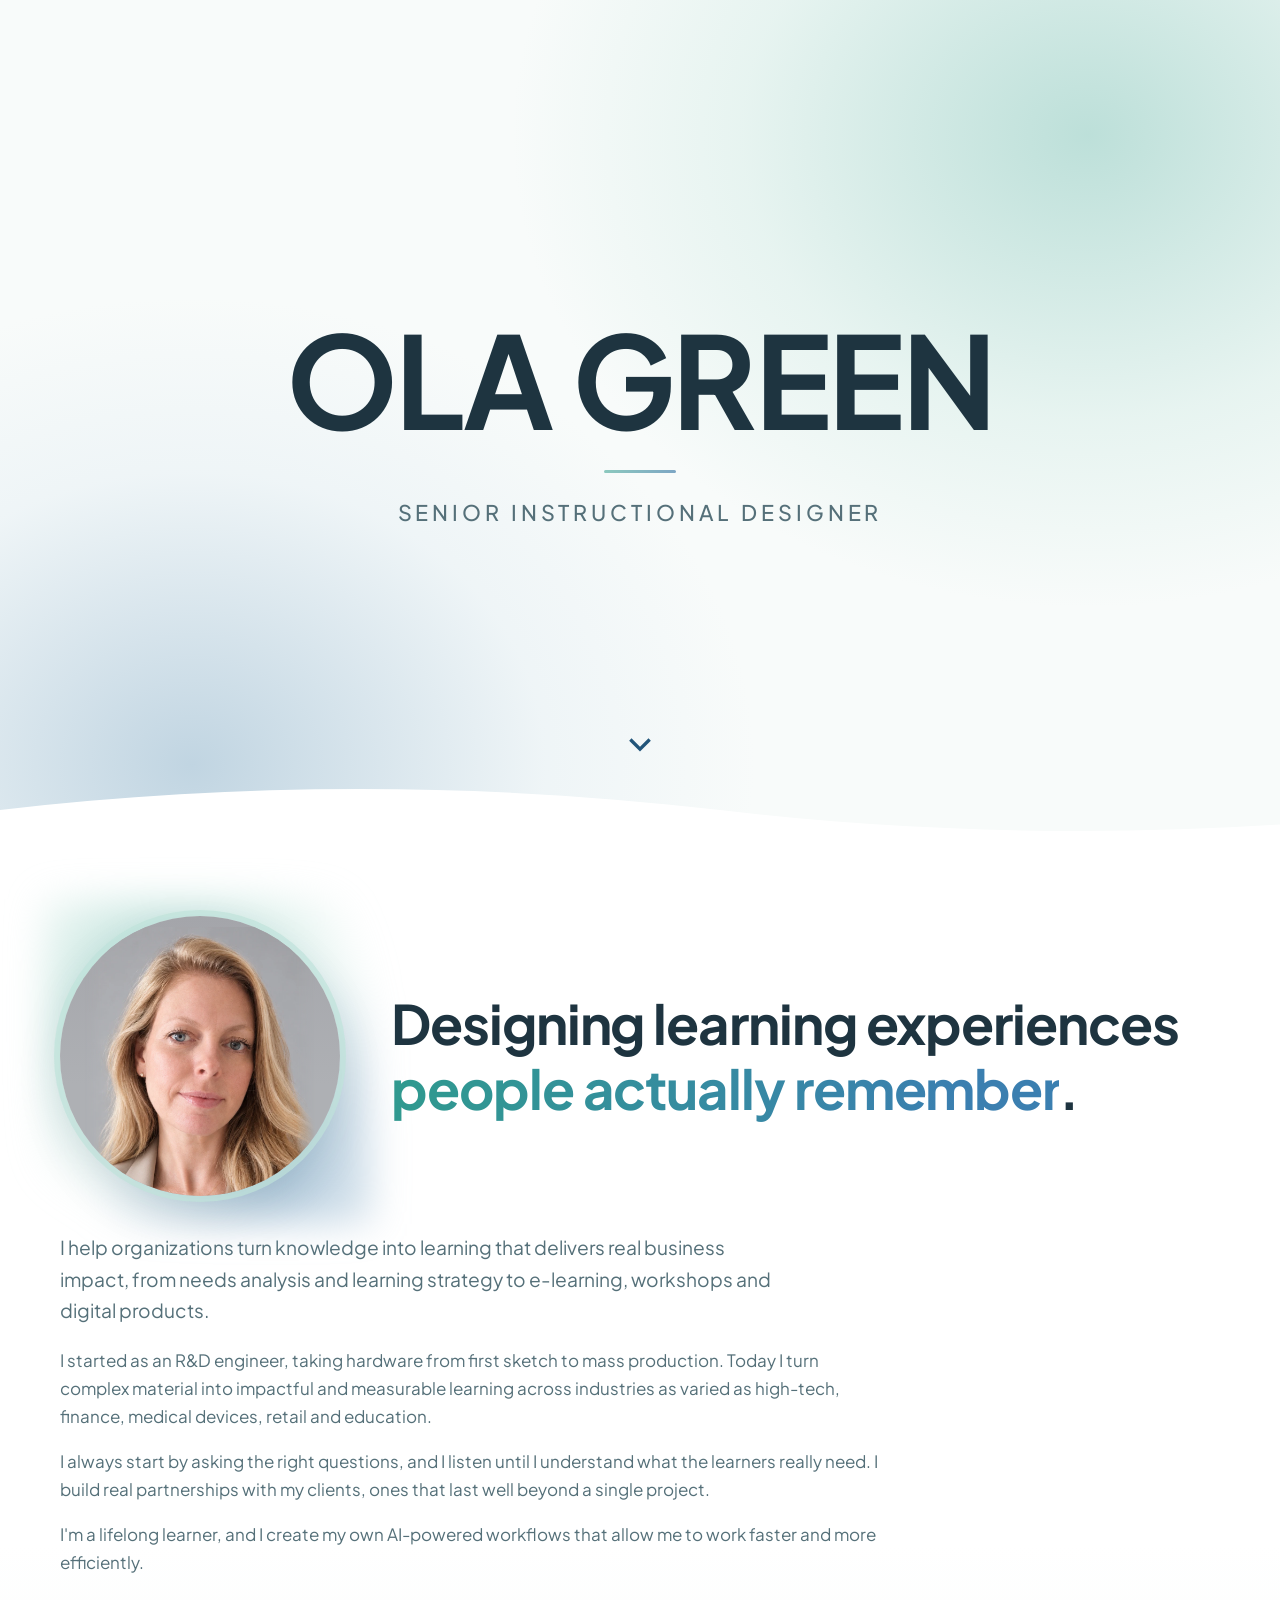
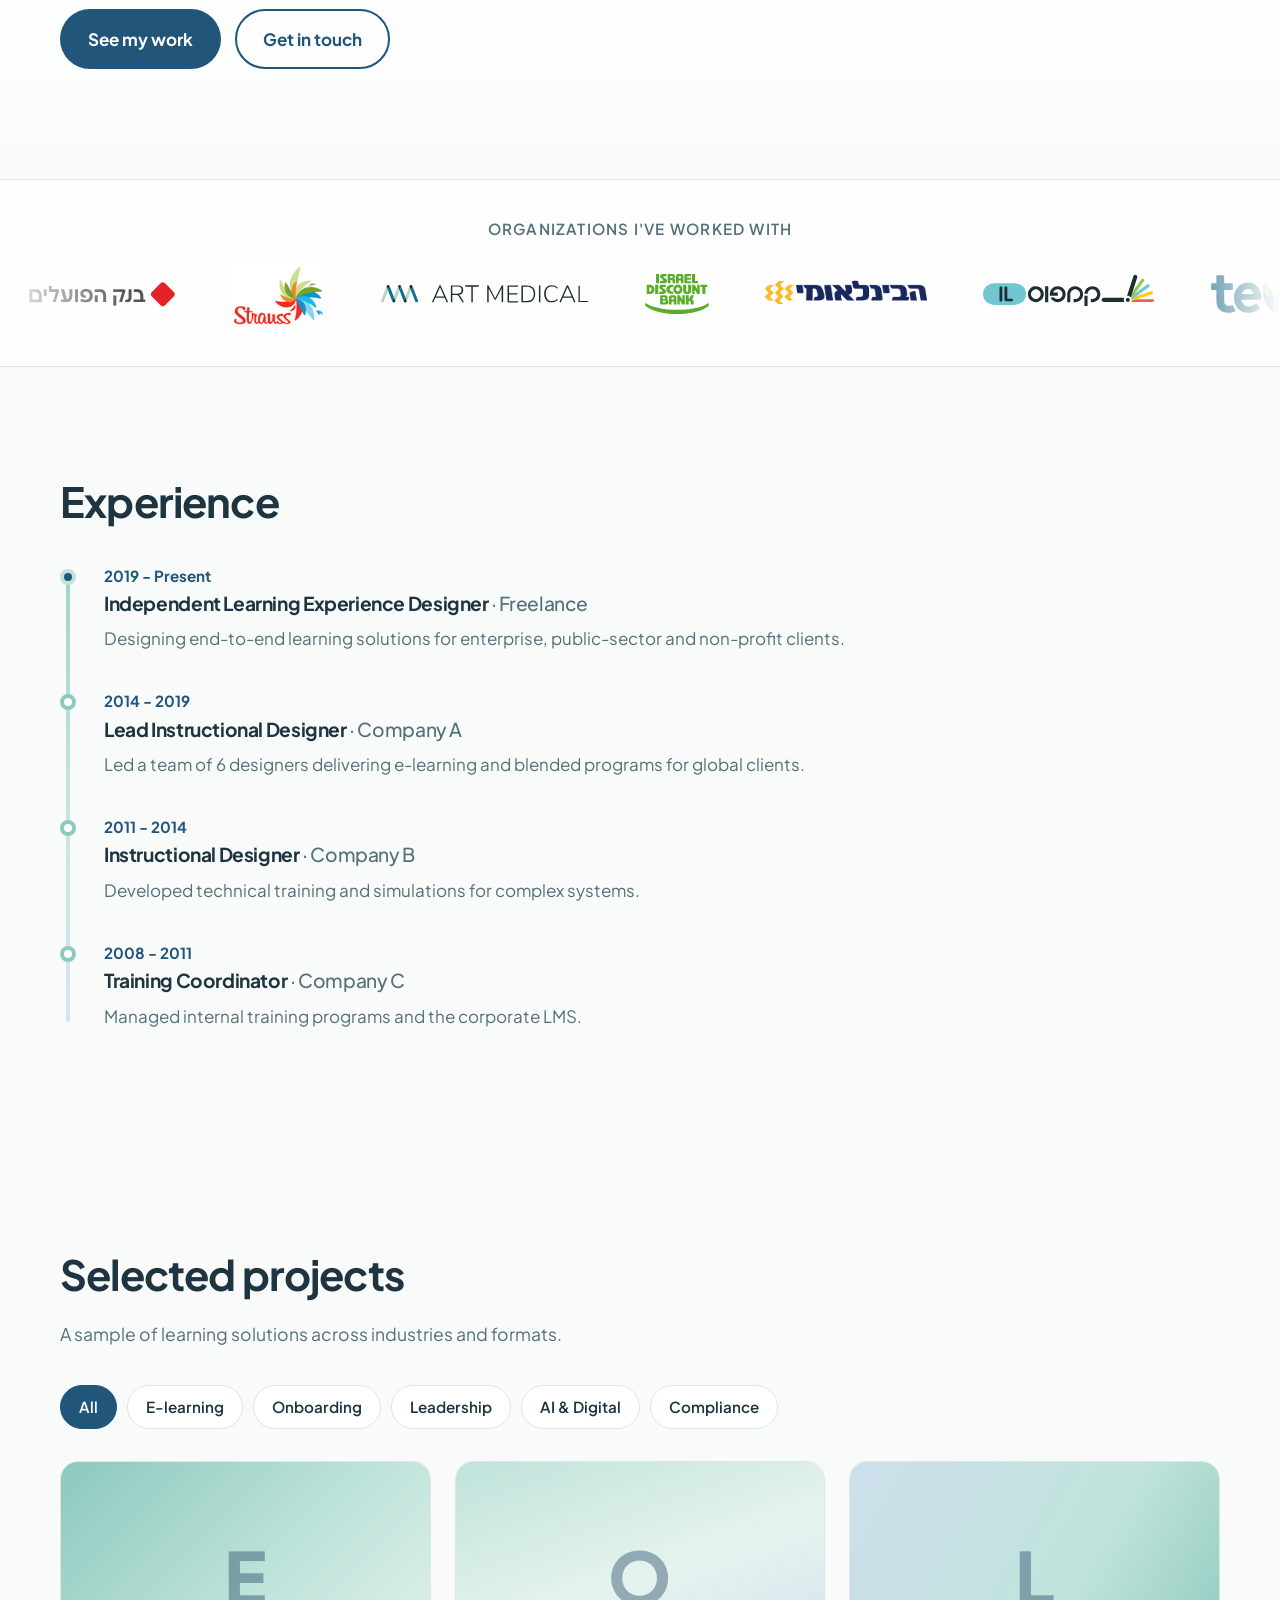
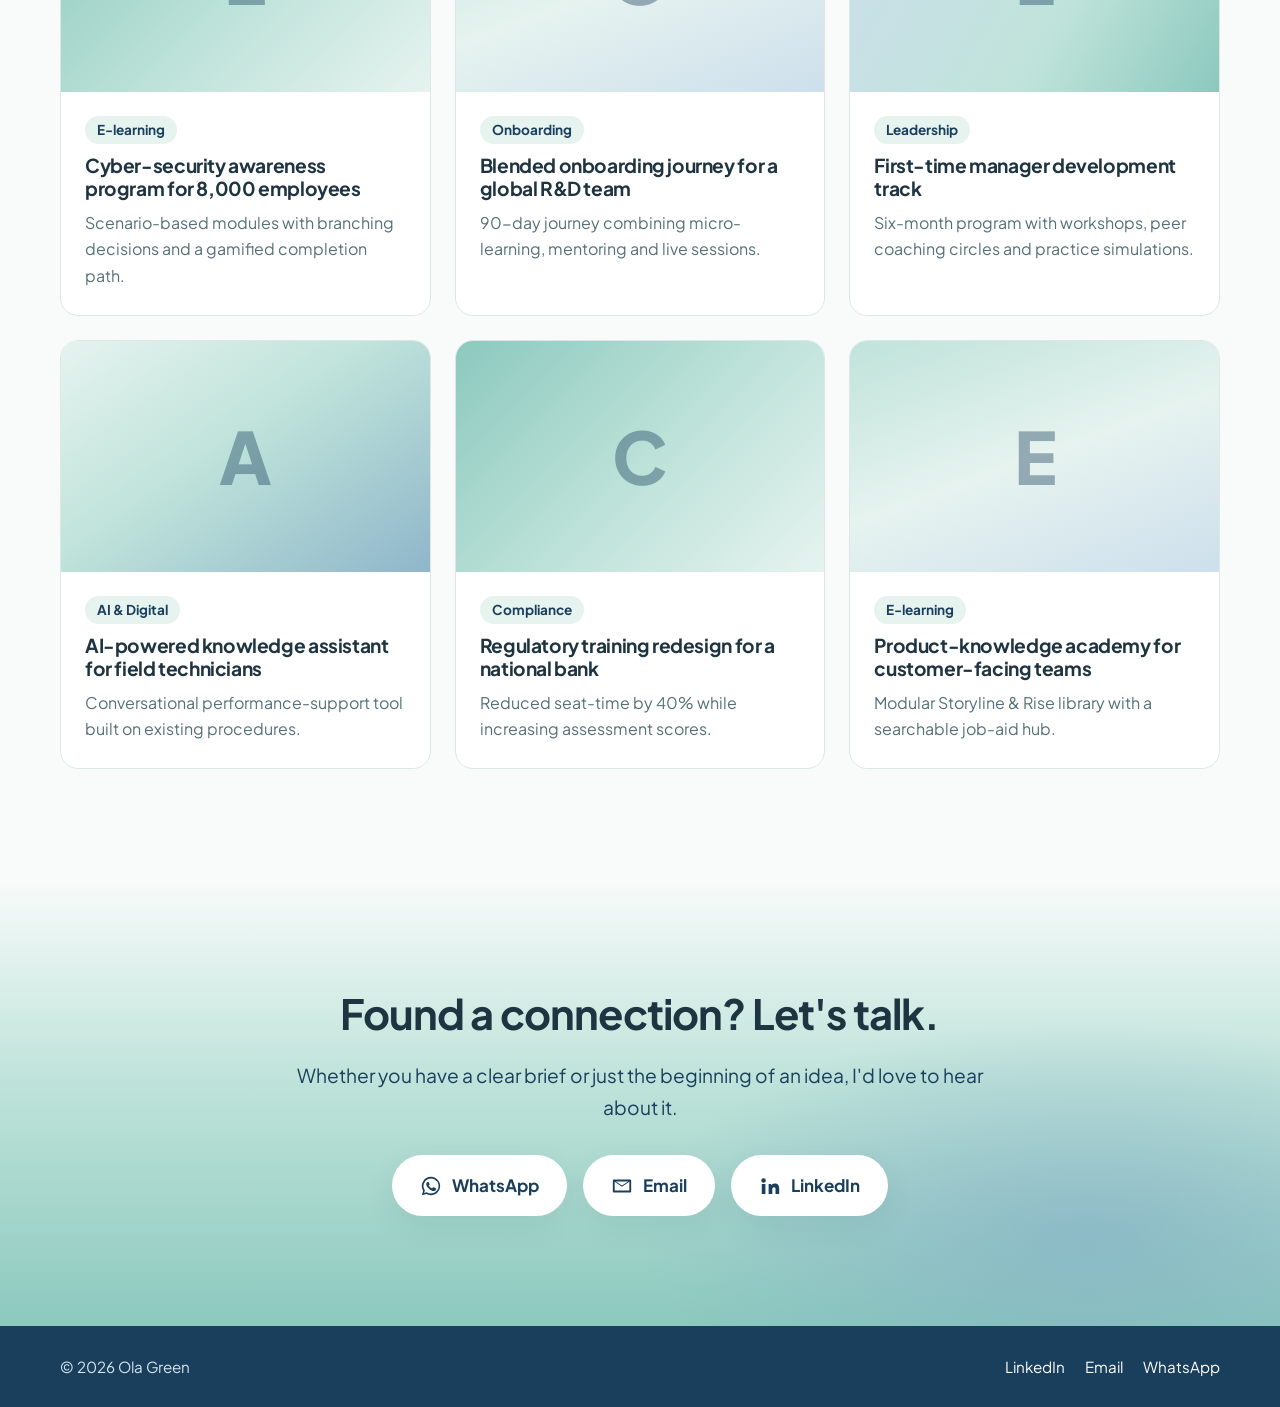
==== commit b8d2e7fe: "Remove "All rights reserved" from footer in both languages (#4) Claude-Session: https://claude.ai/co" ====
--- a/site/index.html
+++ b/site/index.html
@@ -135,7 +135,7 @@
 
   <footer class="site-footer">
     <div class="container footer-inner">
-      <p>&copy; <span class="js-year"></span> <span data-t="name"></span>. <span data-t="footer.rights"></span></p>
+      <p>&copy; <span class="js-year"></span> <span data-t="name"></span></p>
       <div class="footer-links">
         <a class="js-linkedin" target="_blank" rel="noopener">LinkedIn</a>
         <a class="js-email">Email</a>
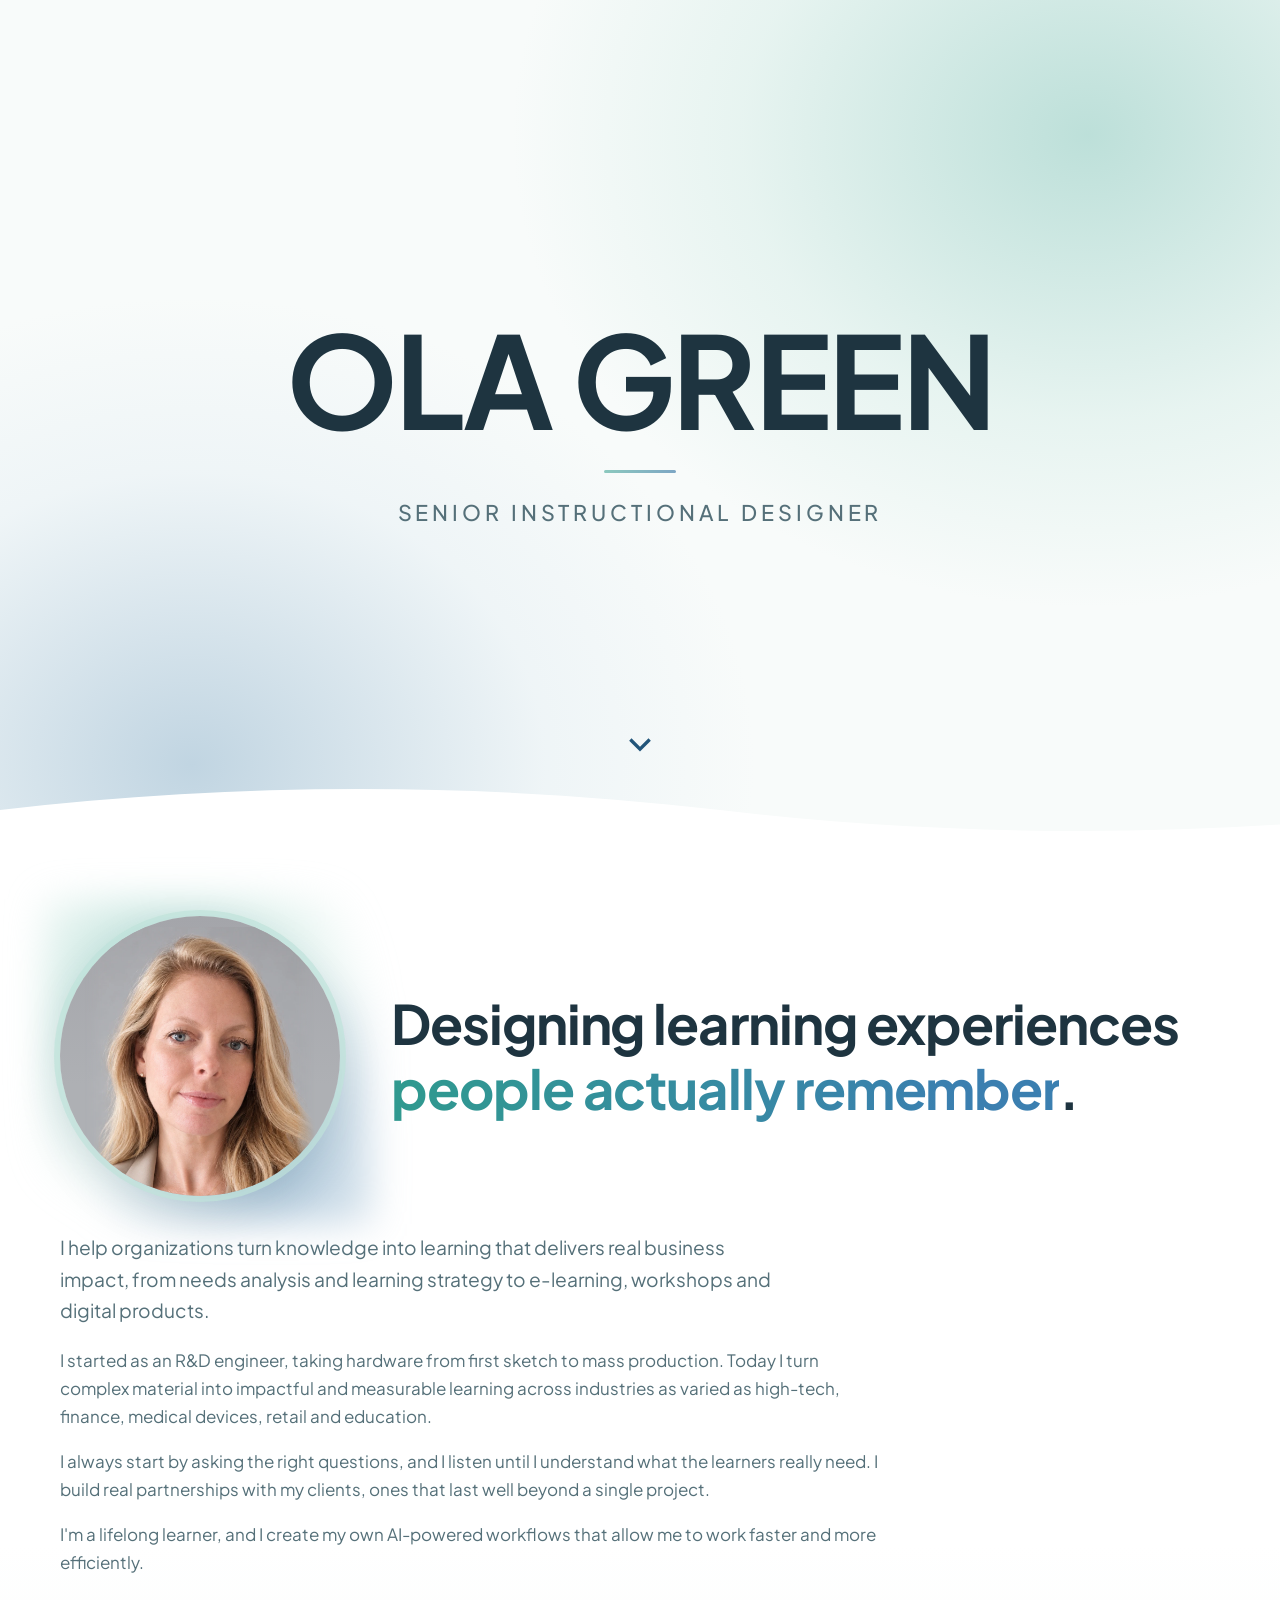
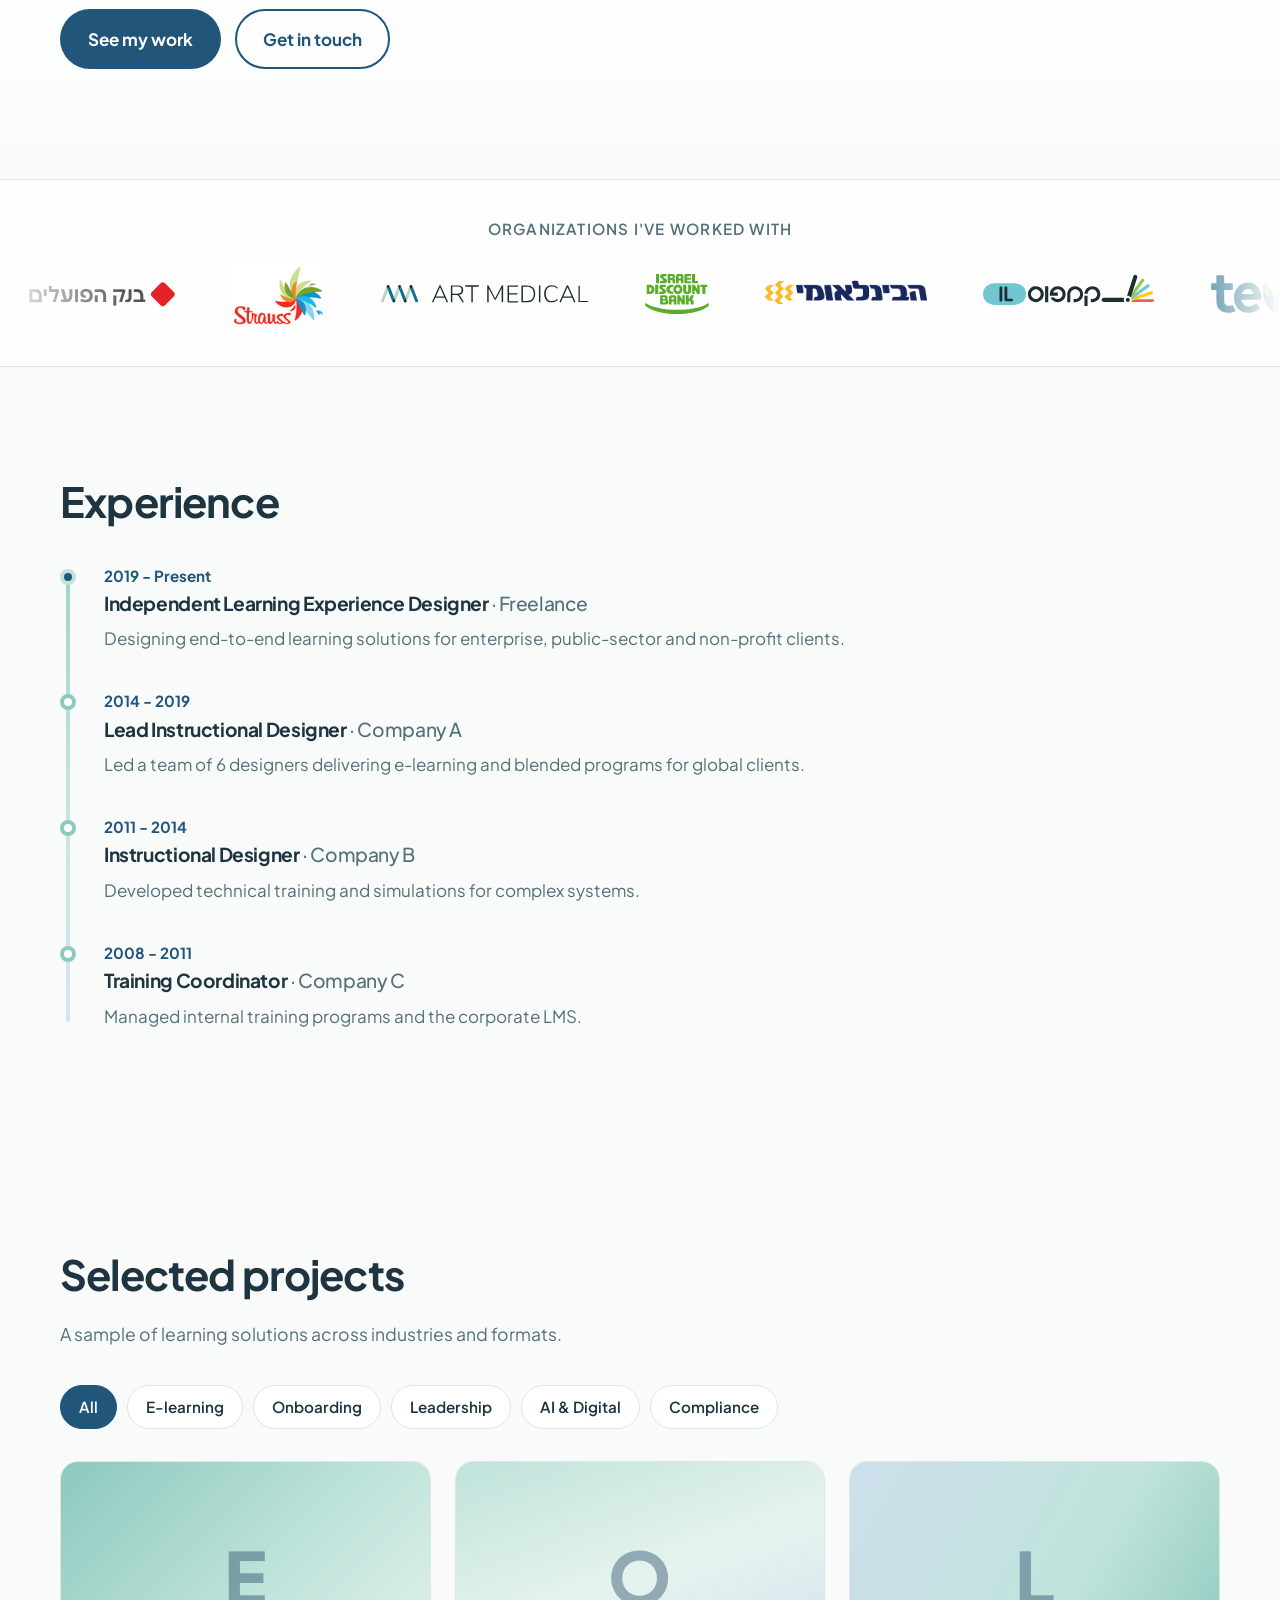
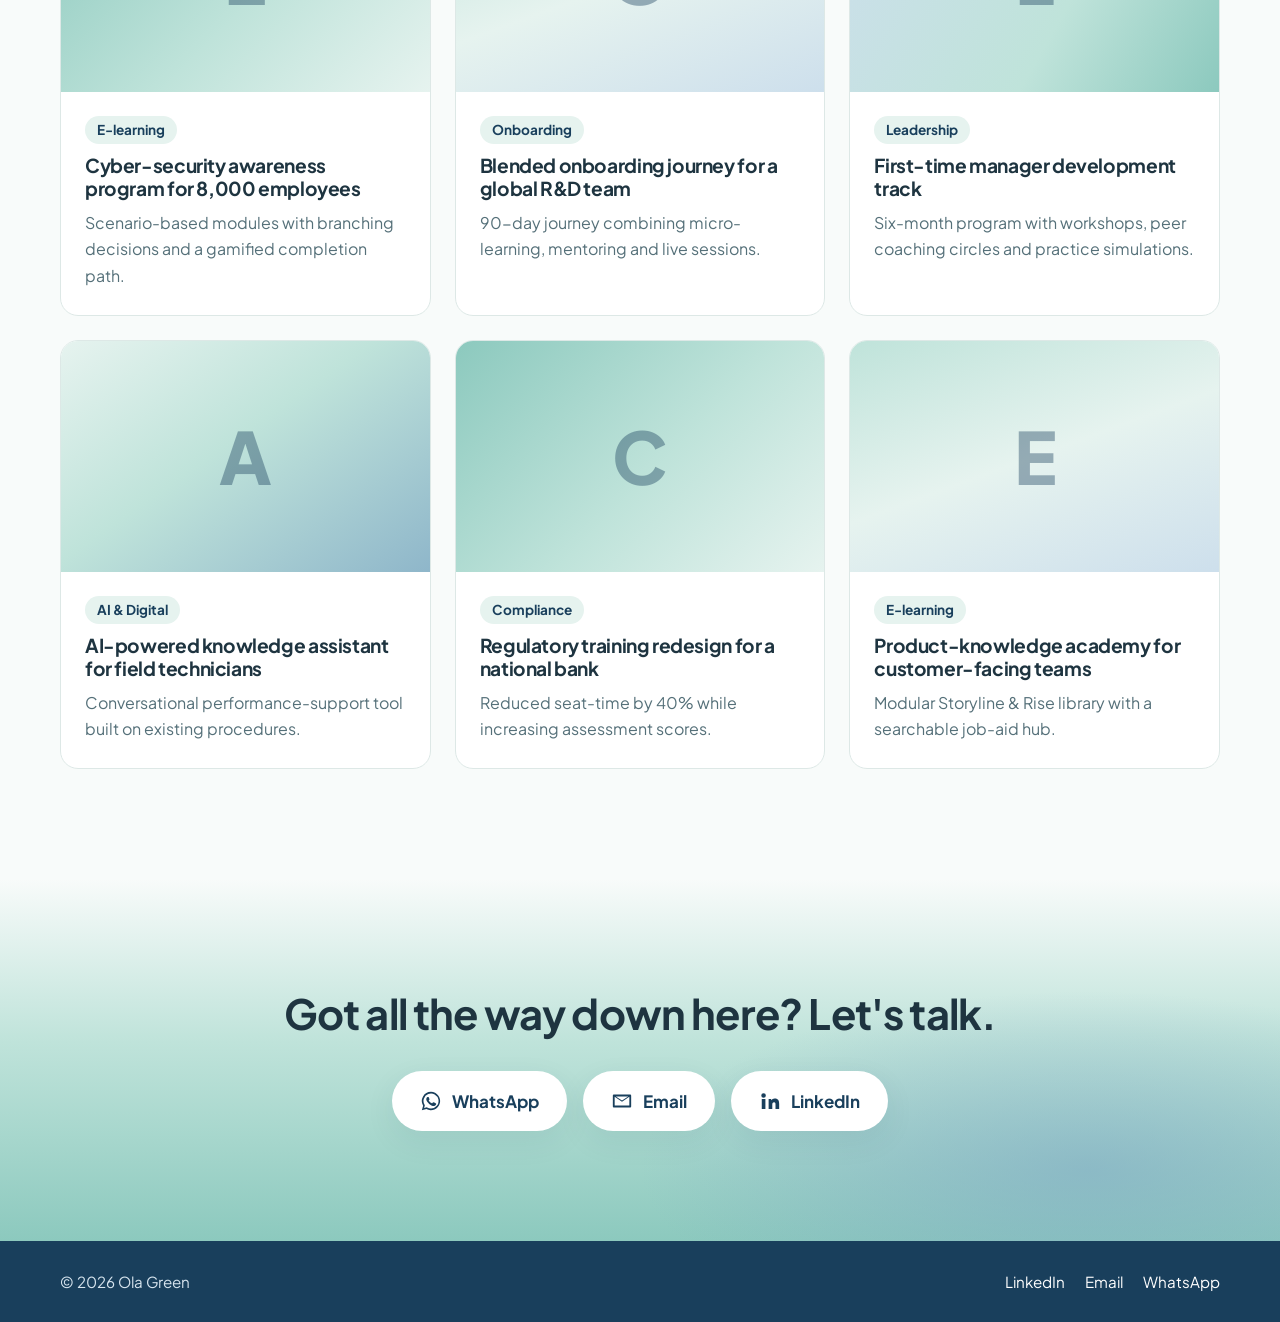
==== commit b2902b95: "Contact: heading "Got all the way down here? Let's talk.", remove the listener line Co-Authored-By: " ====
--- a/site/index.html
+++ b/site/index.html
@@ -114,7 +114,6 @@
     <section class="section contact" id="contact">
       <div class="container contact-inner reveal">
         <h2 data-t="contact.title"></h2>
-        <p class="lead" data-t="contact.text"></p>
         <div class="contact-links">
           <a class="contact-card js-whatsapp" target="_blank" rel="noopener">
             <svg viewBox="0 0 24 24" aria-hidden="true"><path d="M12 2a10 10 0 0 0-8.6 15.1L2 22l5-1.3A10 10 0 1 0 12 2zm0 18.2a8.2 8.2 0 0 1-4.2-1.2l-.3-.2-3 .8.8-2.9-.2-.3A8.2 8.2 0 1 1 12 20.2zm4.5-6.1c-.2-.1-1.5-.7-1.7-.8-.2-.1-.4-.1-.6.1l-.8 1c-.1.2-.3.2-.5.1a6.7 6.7 0 0 1-3.3-2.9c-.2-.4.2-.4.7-1.3.1-.2 0-.3 0-.4l-.8-1.9c-.2-.5-.4-.4-.6-.4h-.5a1 1 0 0 0-.7.3 3 3 0 0 0-.9 2.2 5.2 5.2 0 0 0 1.1 2.7 11.8 11.8 0 0 0 4.5 4c1.7.7 2.3.8 3.2.6a2.7 2.7 0 0 0 1.8-1.3 2.2 2.2 0 0 0 .2-1.3c-.1-.1-.3-.2-.5-.3z"/></svg>
--- a/site/css/styles.css
+++ b/site/css/styles.css
@@ -398,7 +398,6 @@
     linear-gradient(180deg, var(--paper), var(--aqua) 45%, var(--seaglass));
 }
 .contact-inner { text-align: center; max-width: 760px; }
-.contact .lead { margin-inline: auto; color: var(--teal-dark); }
 .contact-links { display: flex; flex-wrap: wrap; justify-content: center; gap: 16px; margin-top: 32px; }
 .contact-card {
   display: inline-flex; align-items: center; gap: 10px;
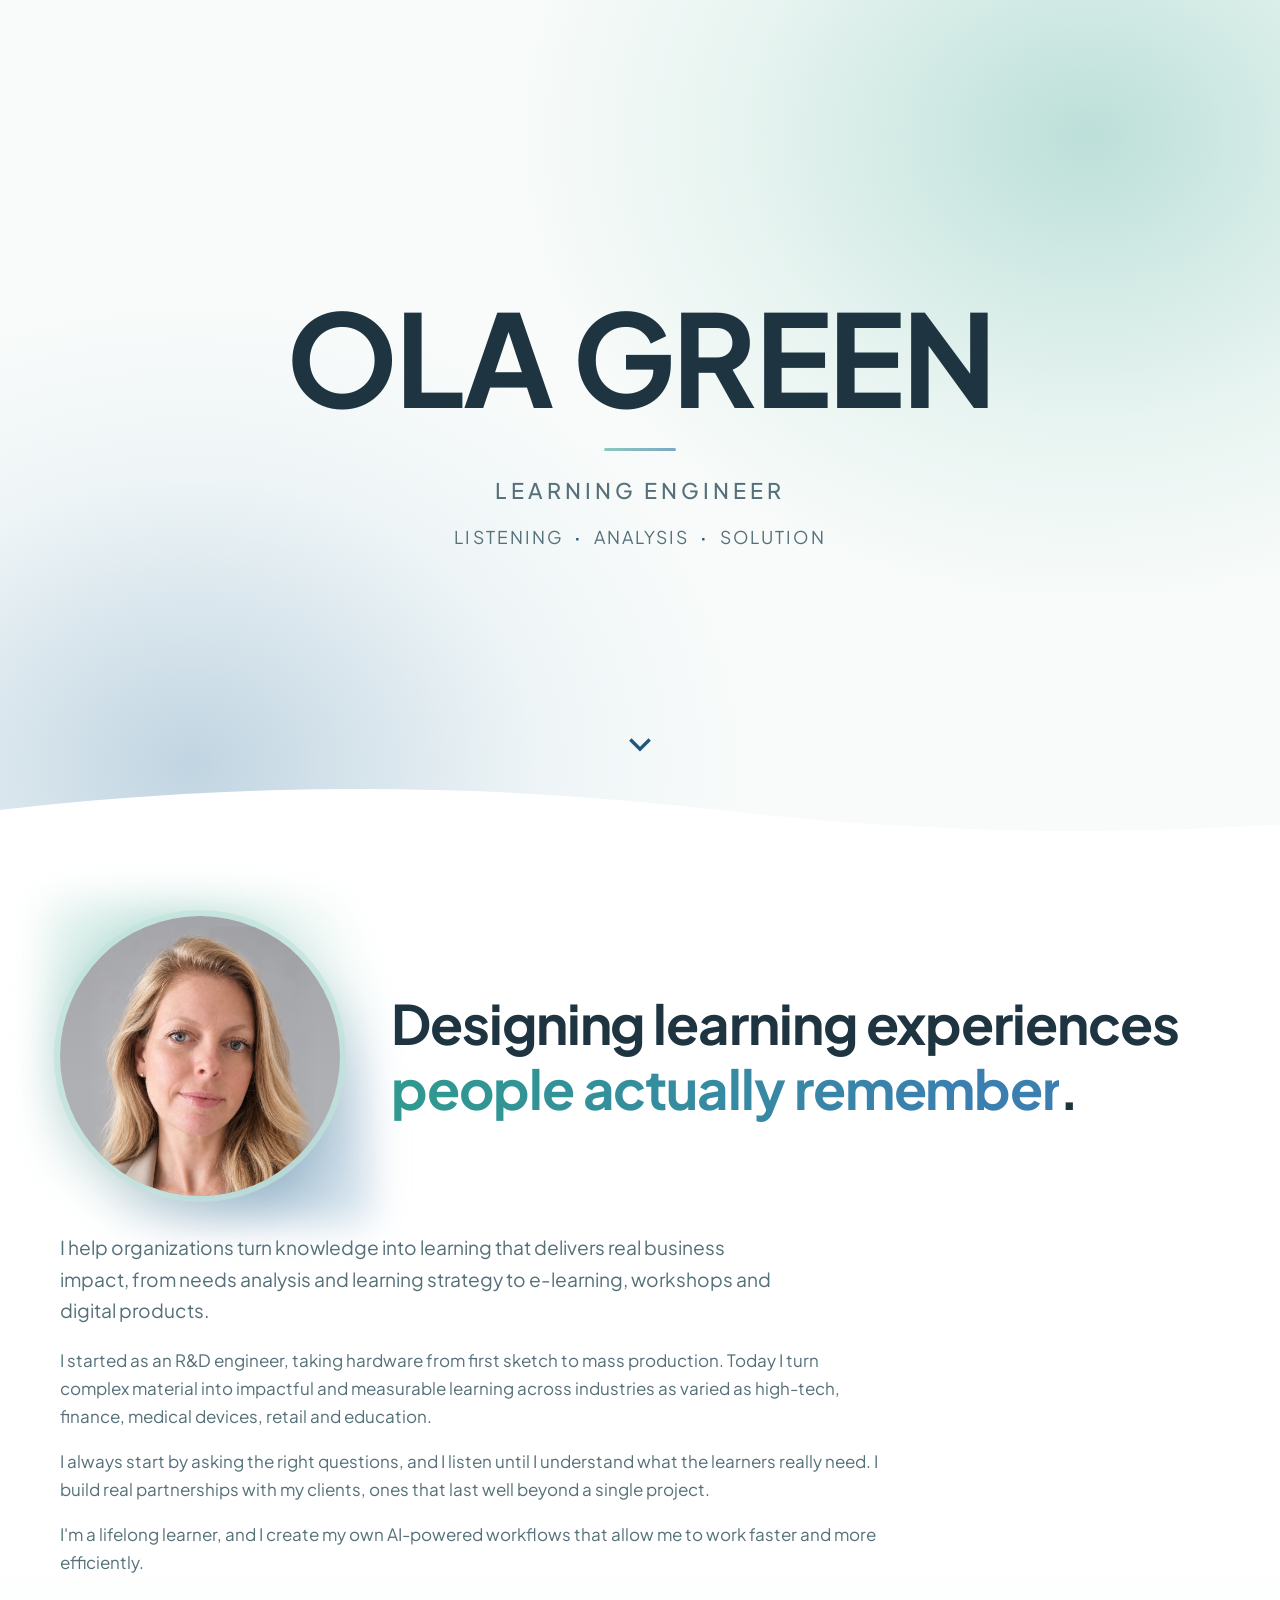
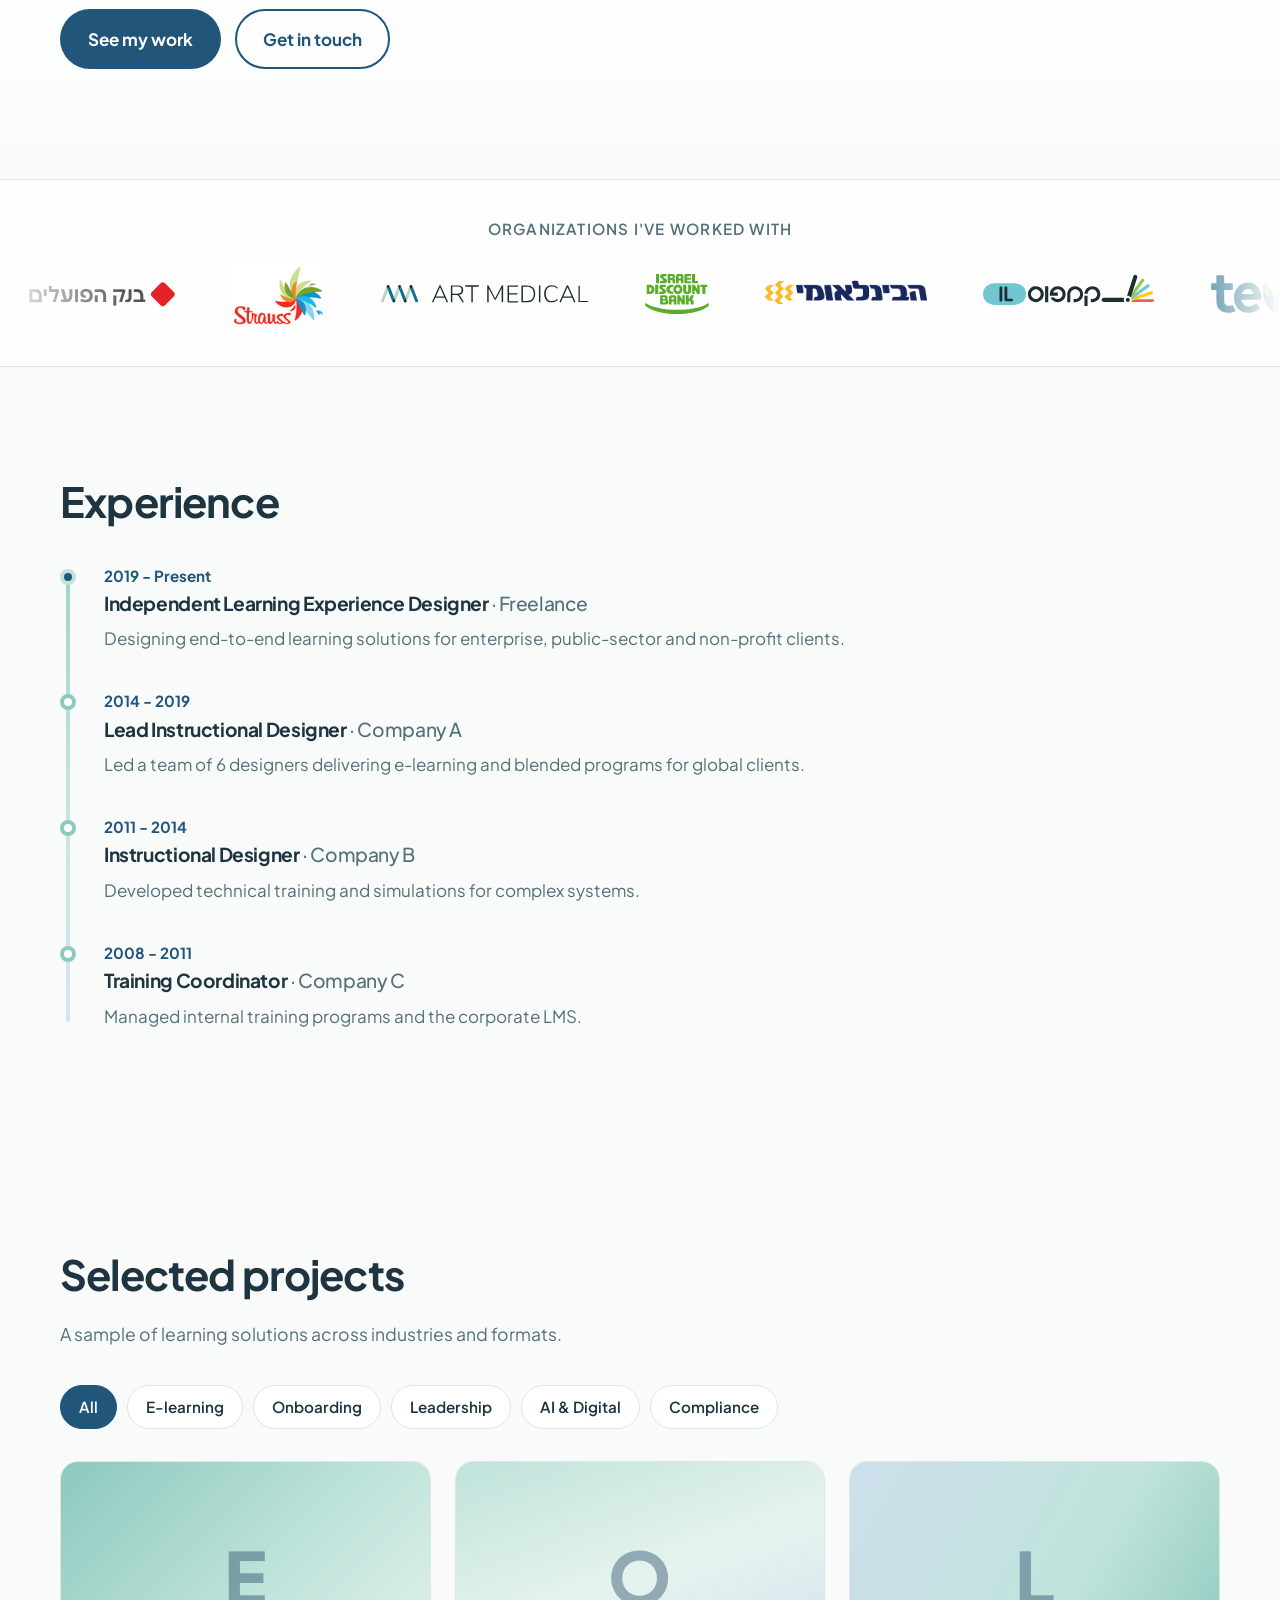
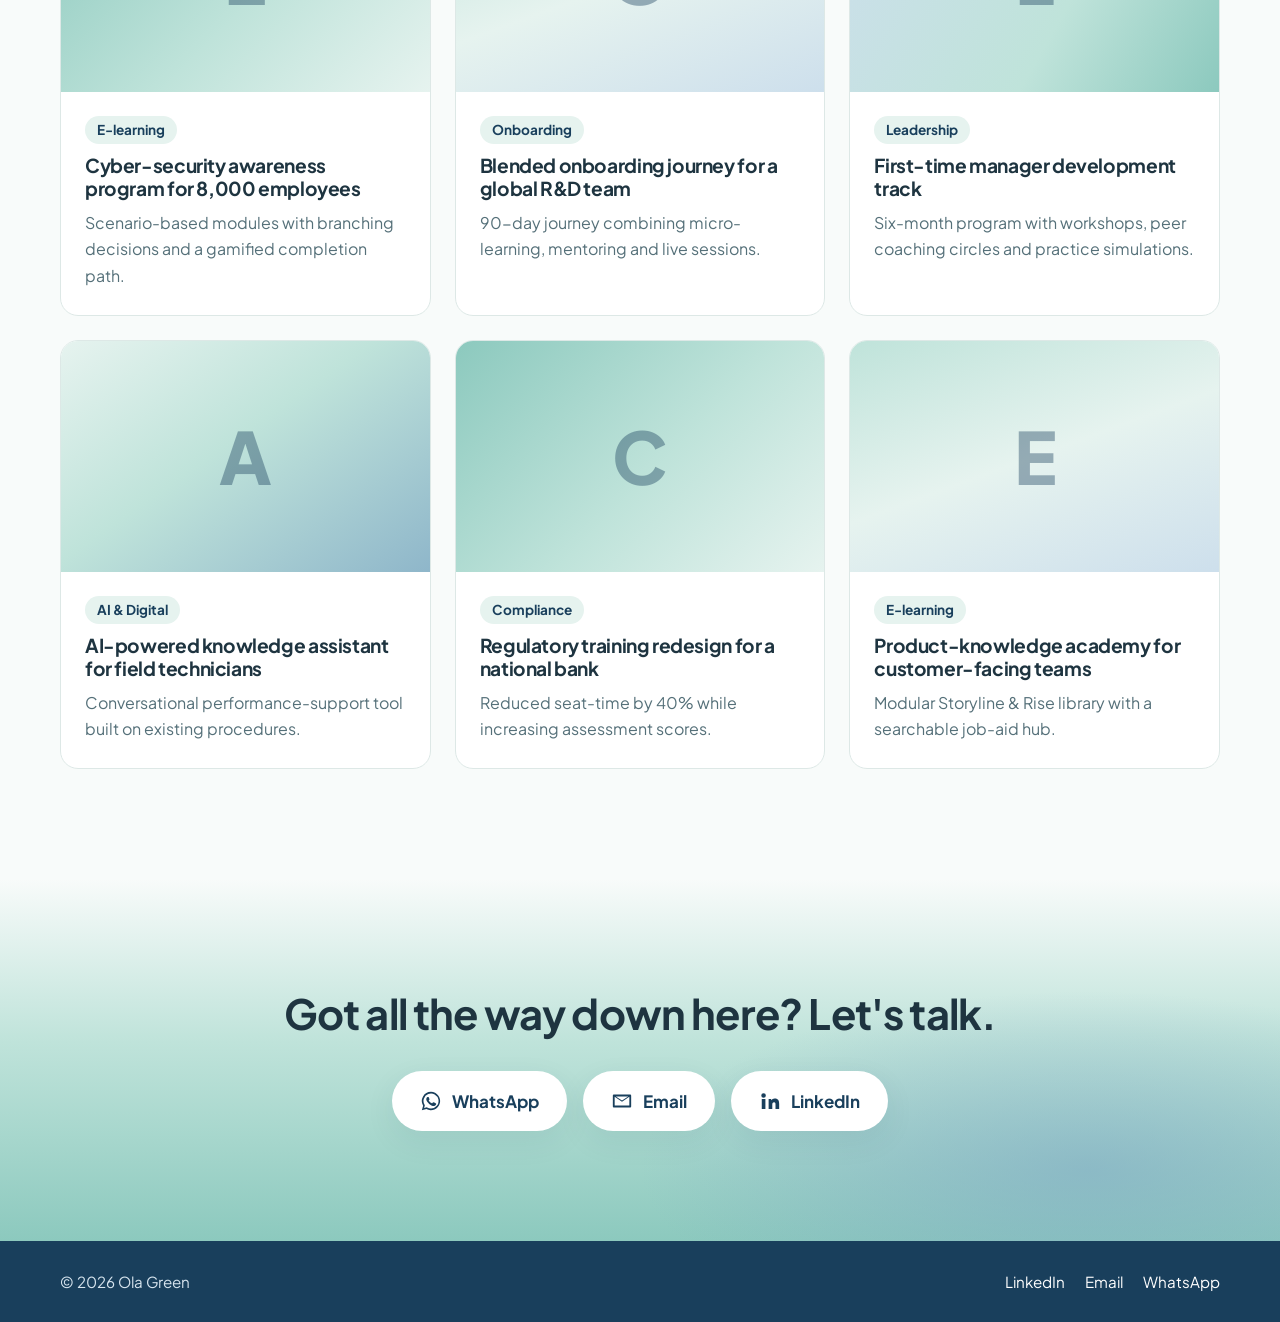
==== commit a1035a2d: "Intro: "הקשבה · פיצוח · פיתרון" / "Listening · Analysis · Solution" under the role Co-Authored-By: C" ====
--- a/site/index.html
+++ b/site/index.html
@@ -48,6 +48,7 @@
           <h1 class="intro-name" data-t="name"></h1>
           <span class="intro-rule" aria-hidden="true"></span>
           <p class="intro-role" data-t="hero.eyebrow"></p>
+          <p class="intro-values js-values"></p>
         </div>
         <a class="scroll-cue" href="#about" aria-hidden="true" tabindex="-1">
           <svg viewBox="0 0 24 24"><path d="M12 16.5 5.5 10l1.4-1.4 5.1 5.1 5.1-5.1 1.4 1.4z"/></svg>
--- a/site/css/styles.css
+++ b/site/css/styles.css
@@ -183,6 +183,7 @@
 .intro-inner > * { animation: intro-rise .9s cubic-bezier(.2, .7, .2, 1) both; }
 .intro-rule { animation-delay: .15s !important; }
 .intro-role { animation-delay: .3s !important; }
+.intro-values { animation-delay: .45s !important; }
 
 .intro-name { margin: 0; font-size: clamp(3rem, 11vw, 8rem); line-height: 1; letter-spacing: -0.02em; color: var(--ink); }
 [lang="en"] .intro-name { text-transform: uppercase; }
@@ -195,6 +196,12 @@
   color: var(--ink-muted); letter-spacing: 0.18em; text-transform: uppercase;
 }
 [lang="he"] .intro-role { letter-spacing: 0.04em; }
+.intro-values {
+  margin: 14px 0 0; font-size: clamp(.9rem, 1.8vw, 1.1rem); font-weight: 400;
+  color: var(--ink-muted); letter-spacing: 0.12em; text-transform: uppercase;
+}
+[lang="he"] .intro-values { letter-spacing: 0.02em; }
+.intro-dot { margin-inline: .6em; color: var(--teal); font-weight: 700; }
 
 .scroll-cue {
   position: absolute; bottom: calc(var(--peek) + 80px); left: 50%; width: 40px; height: 40px;
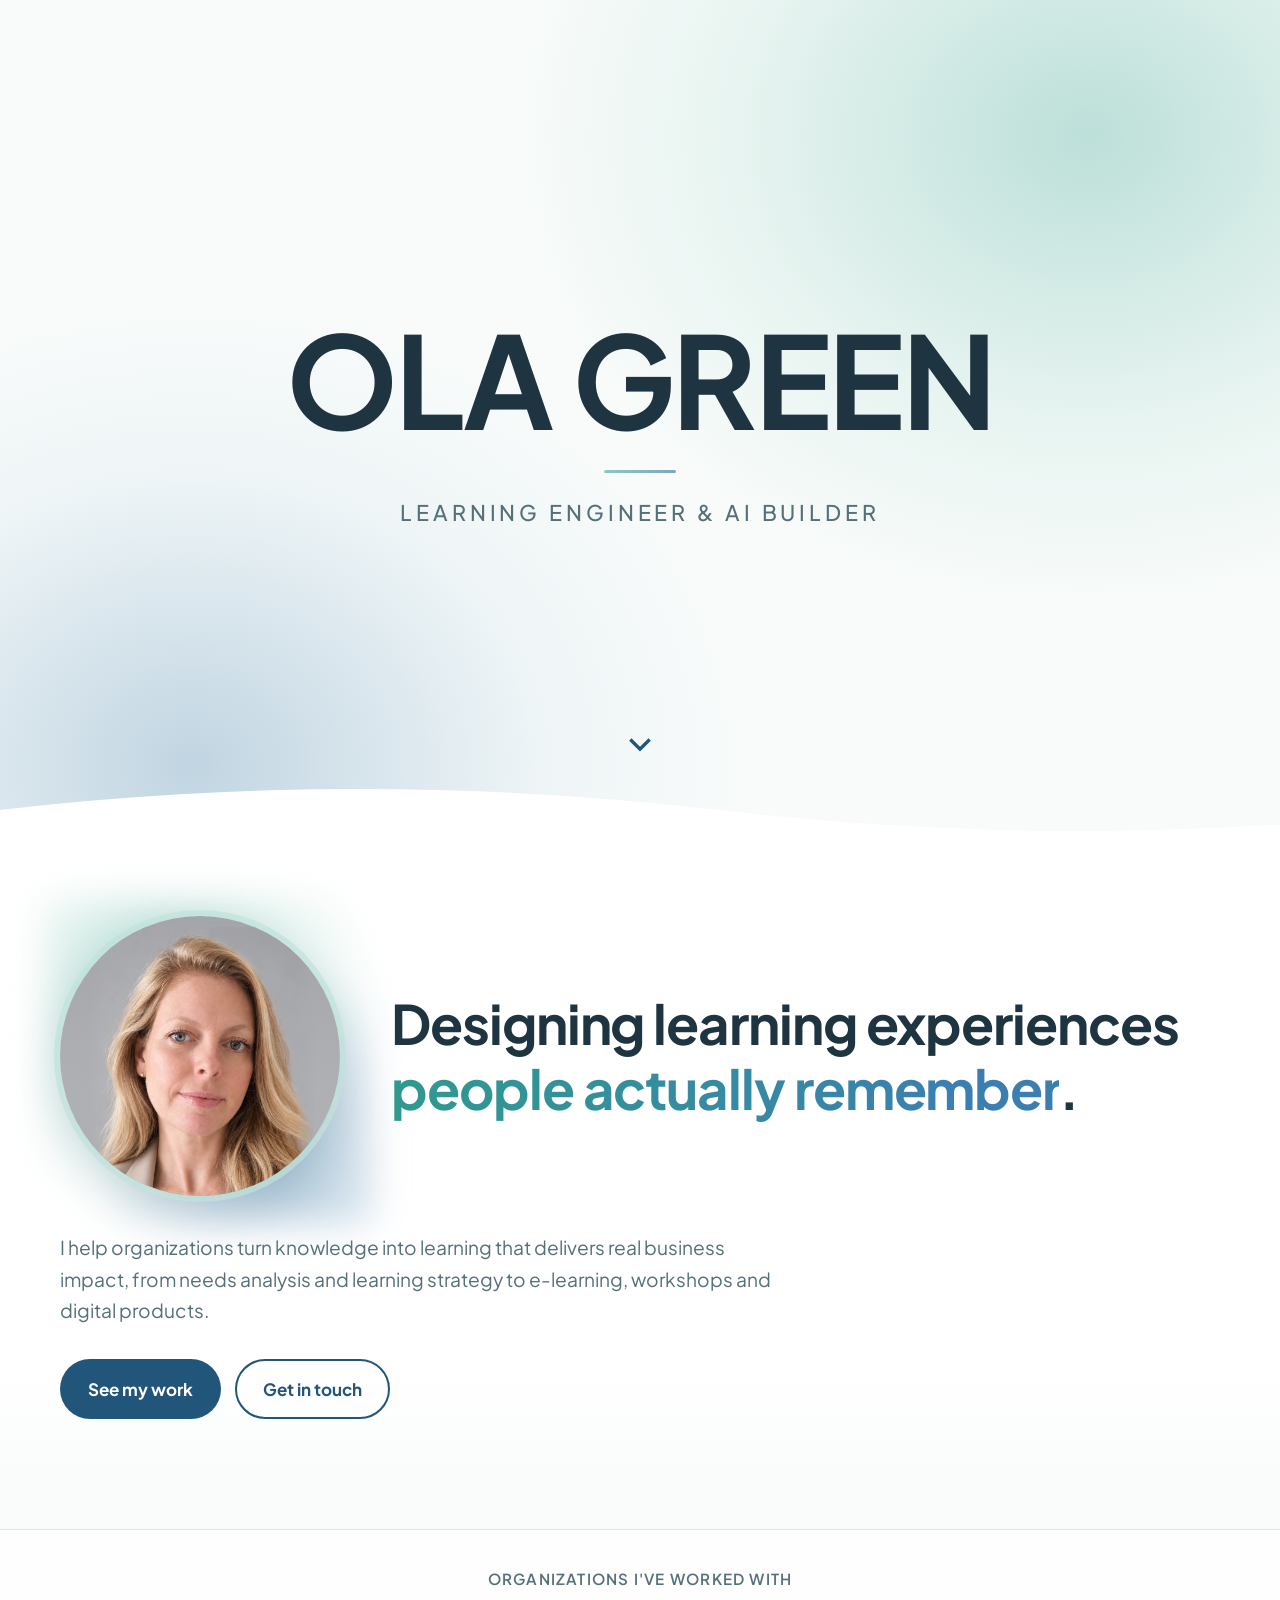
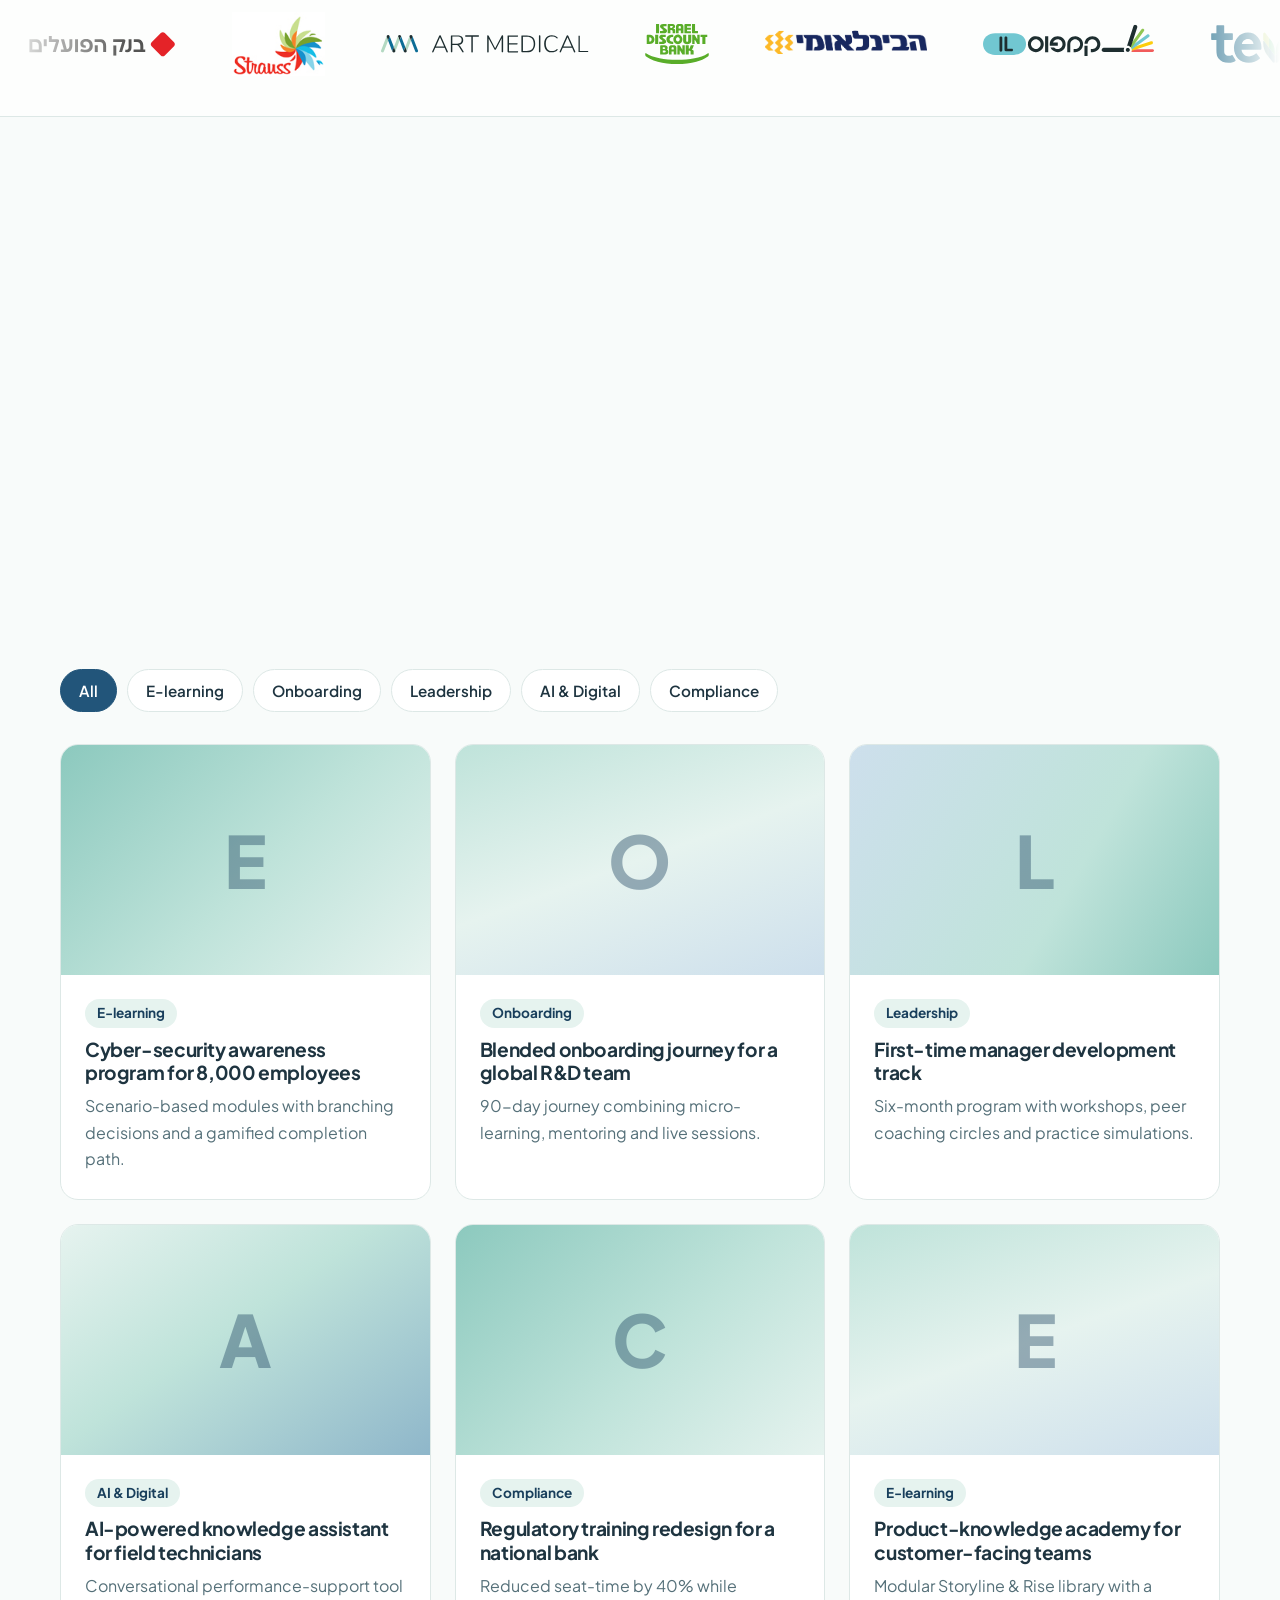
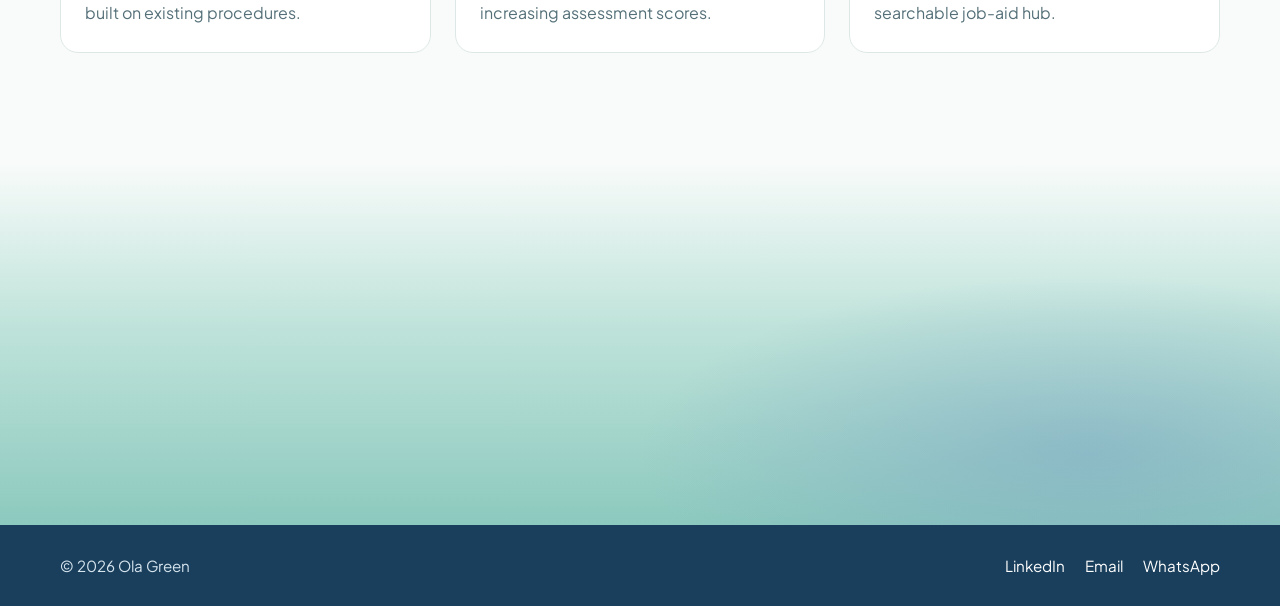
==== commit 808c53a0: "Rename page to Personal Branding; new role title: Learning Engineer & AI Builder Co-Authored-By: Cla" ====
--- a/site/index.html
+++ b/site/index.html
@@ -3,7 +3,7 @@
 <head>
   <meta charset="utf-8">
   <meta name="viewport" content="width=device-width, initial-scale=1">
-  <title>Senior Instructional Designer</title>
+  <title>Personal Branding</title>
   <meta name="description" content="">
   <meta name="theme-color" content="#BFE3DA">
   <link rel="icon" href="favicon.svg" type="image/svg+xml">
@@ -48,7 +48,6 @@
           <h1 class="intro-name" data-t="name"></h1>
           <span class="intro-rule" aria-hidden="true"></span>
           <p class="intro-role" data-t="hero.eyebrow"></p>
-          <p class="intro-values js-values"></p>
         </div>
         <a class="scroll-cue" href="#about" aria-hidden="true" tabindex="-1">
           <svg viewBox="0 0 24 24"><path d="M12 16.5 5.5 10l1.4-1.4 5.1 5.1 5.1-5.1 1.4 1.4z"/></svg>
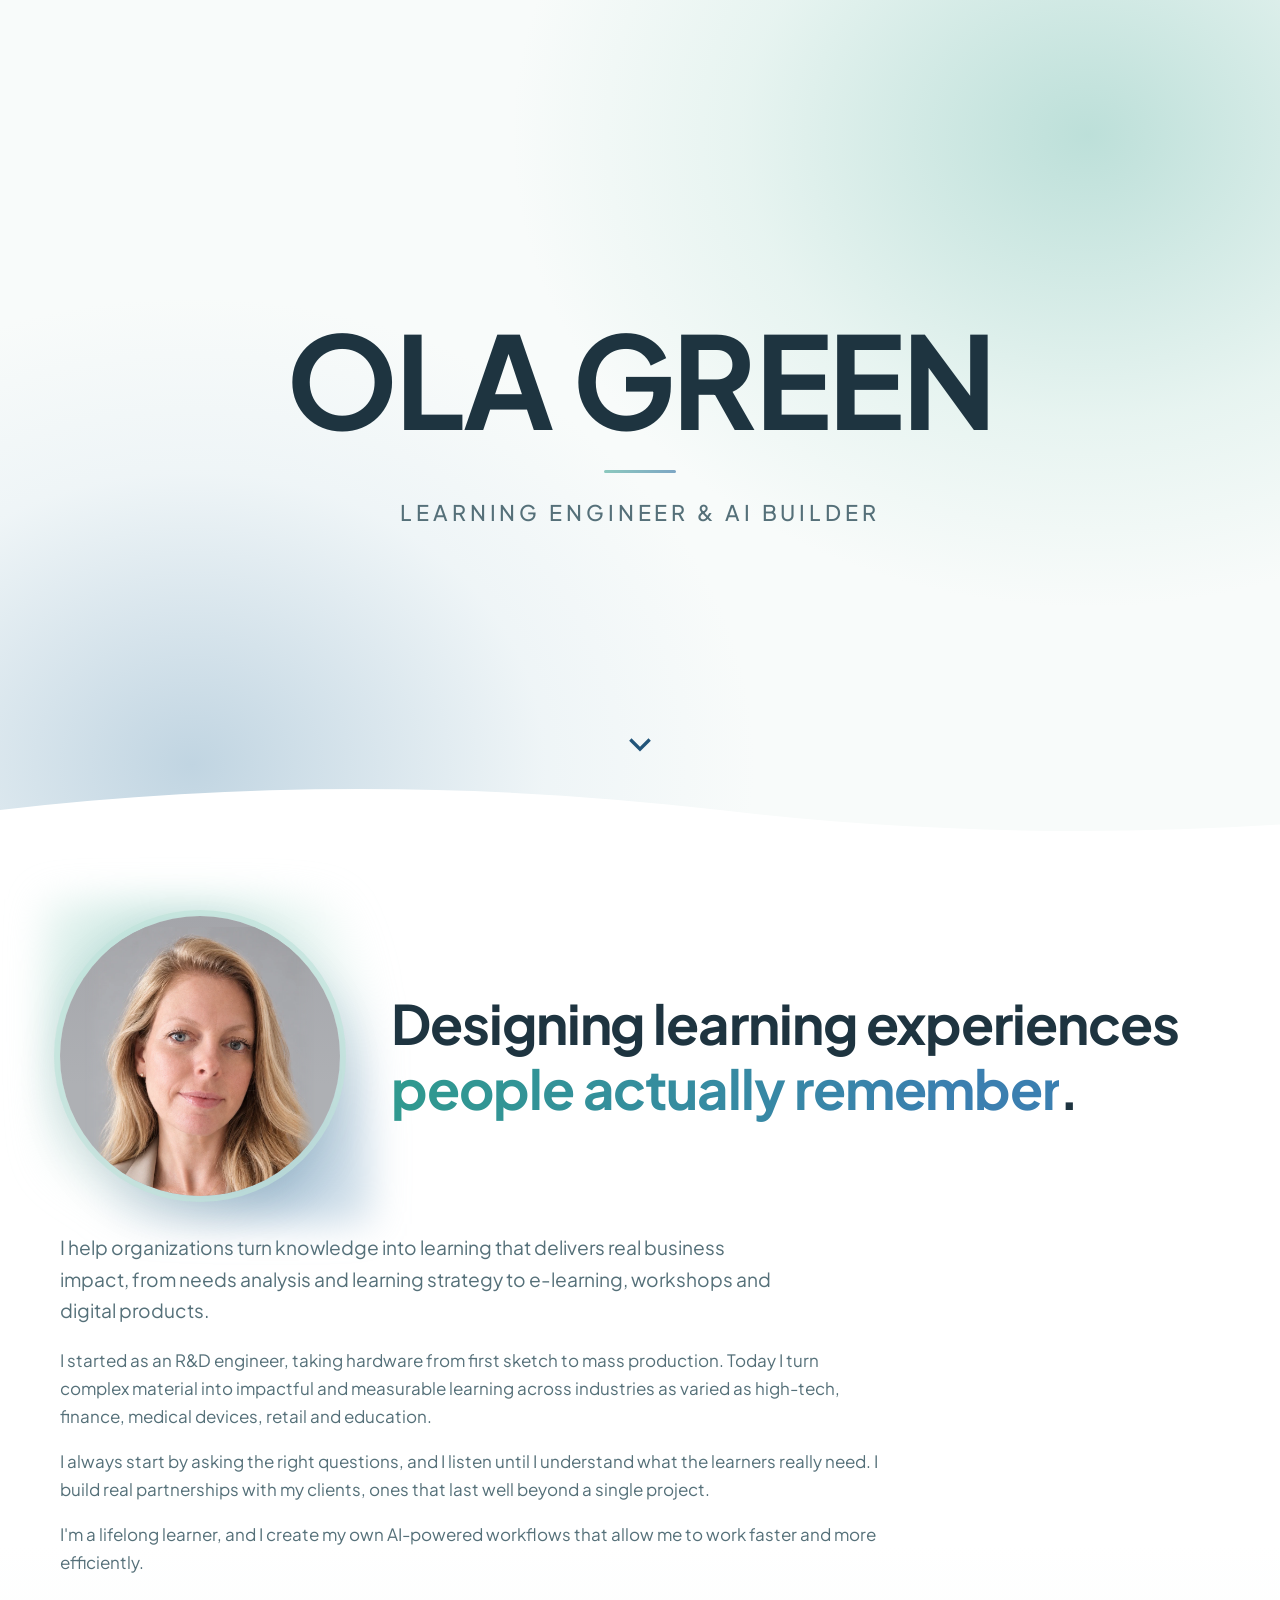
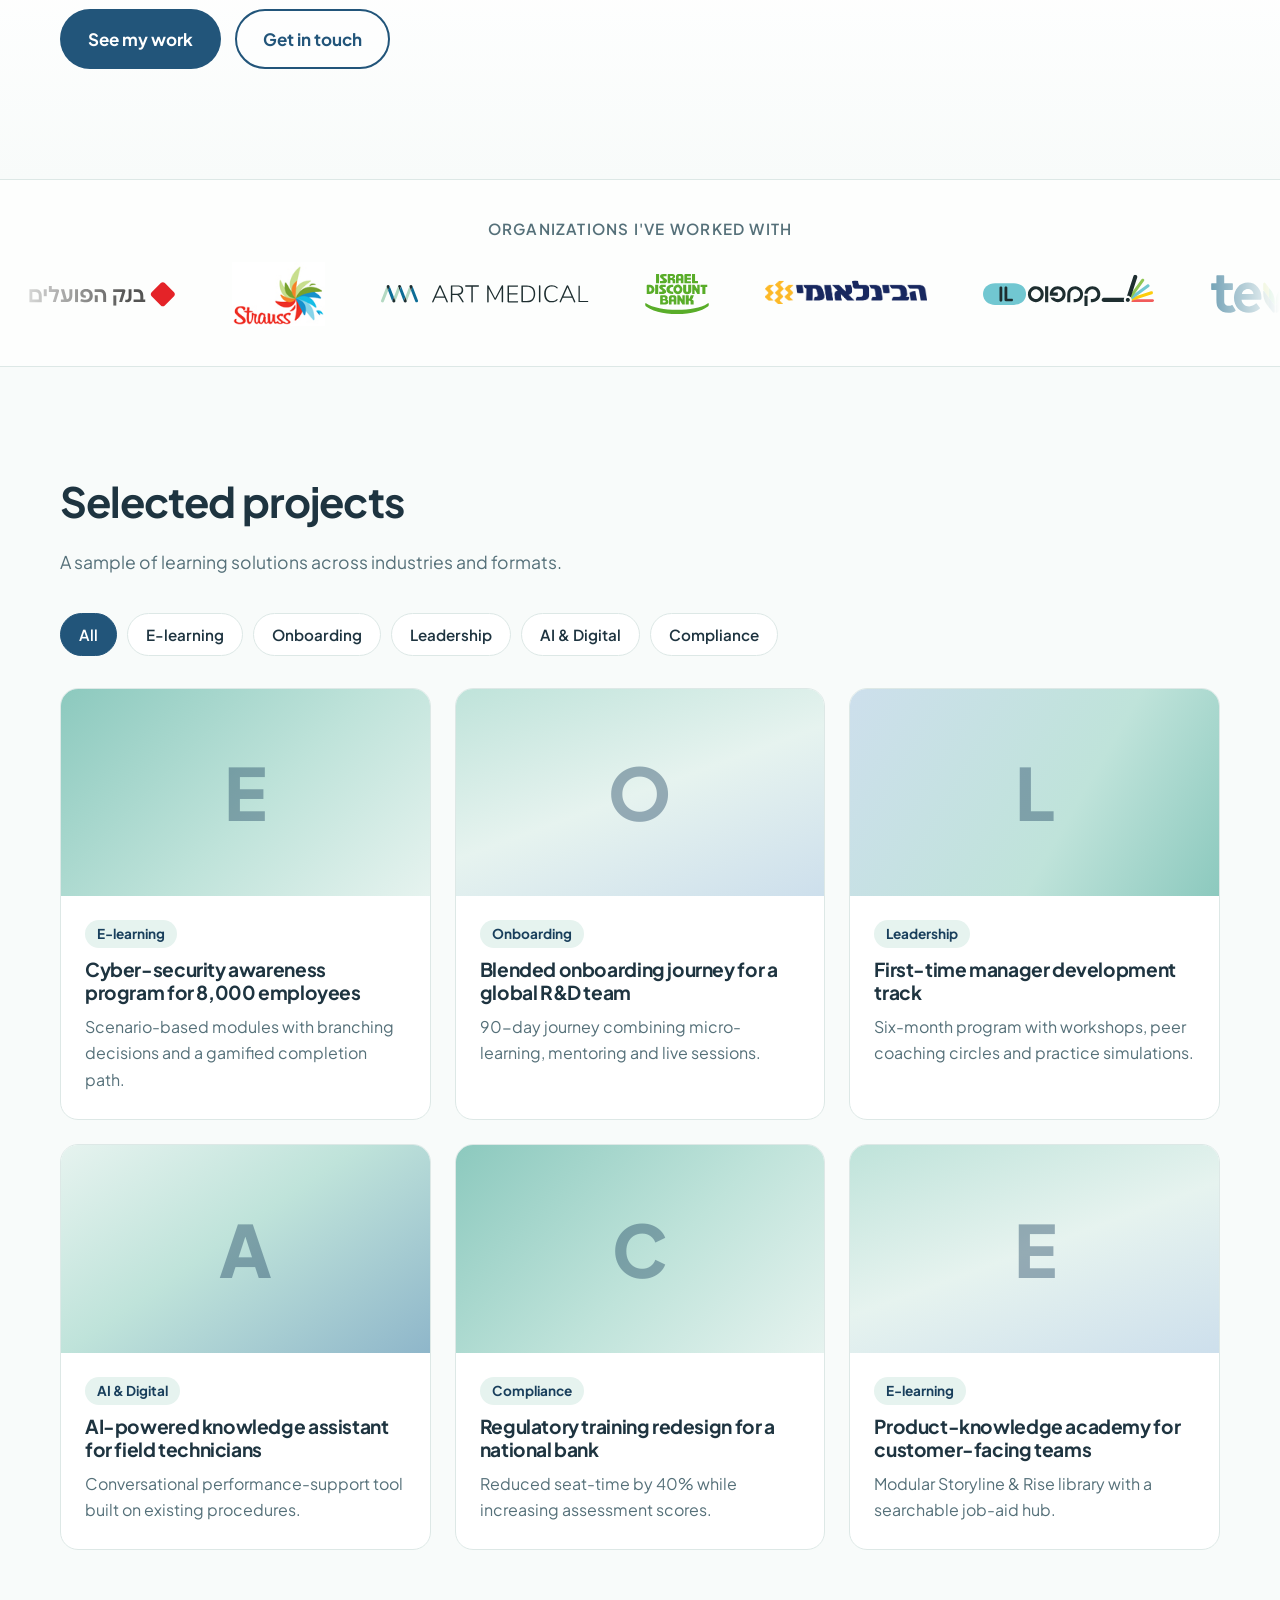
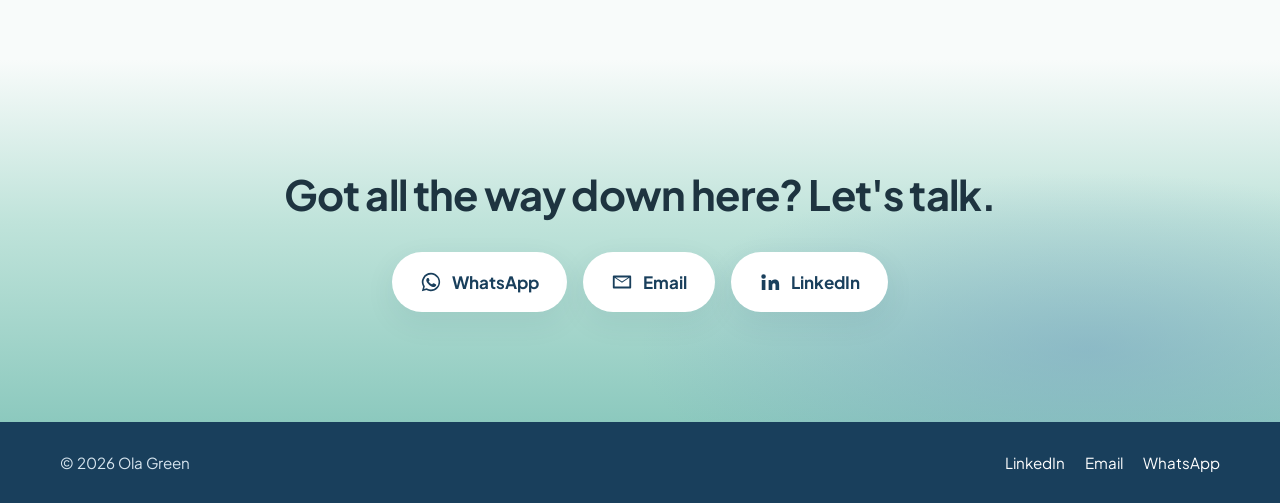
==== commit 533ce199: "Add Hebrew project case studies with detail dialog; remove experience section Co-Authored-By: Claude" ====
--- a/site/index.html
+++ b/site/index.html
@@ -26,7 +26,6 @@
       </button>
 
       <nav class="site-nav" id="site-nav">
-        <a href="#experience" data-t="nav.experience"></a>
         <a href="#projects" data-t="nav.projects"></a>
         <a href="#about" data-t="nav.about"></a>
         <a href="#contact" data-t="nav.contact"></a>
@@ -88,16 +87,6 @@
       </div>
     </section>
 
-    <!-- Experience (placeholder until real roles are added in content.js) -->
-    <section class="section" id="experience">
-      <div class="container">
-        <div class="section-head reveal">
-          <h2 data-t="experience.title"></h2>
-        </div>
-        <ol class="timeline js-experience"></ol>
-      </div>
-    </section>
-
     <!-- Projects -->
     <section class="section" id="projects">
       <div class="container">
--- a/site/css/styles.css
+++ b/site/css/styles.css
@@ -183,7 +183,6 @@
 .intro-inner > * { animation: intro-rise .9s cubic-bezier(.2, .7, .2, 1) both; }
 .intro-rule { animation-delay: .15s !important; }
 .intro-role { animation-delay: .3s !important; }
-.intro-values { animation-delay: .45s !important; }
 
 .intro-name { margin: 0; font-size: clamp(3rem, 11vw, 8rem); line-height: 1; letter-spacing: -0.02em; color: var(--ink); }
 [lang="en"] .intro-name { text-transform: uppercase; }
@@ -196,12 +195,6 @@
   color: var(--ink-muted); letter-spacing: 0.18em; text-transform: uppercase;
 }
 [lang="he"] .intro-role { letter-spacing: 0.04em; }
-.intro-values {
-  margin: 14px 0 0; font-size: clamp(.9rem, 1.8vw, 1.1rem); font-weight: 400;
-  color: var(--ink-muted); letter-spacing: 0.12em; text-transform: uppercase;
-}
-[lang="he"] .intro-values { letter-spacing: 0.02em; }
-.intro-dot { margin-inline: .6em; color: var(--teal); font-weight: 700; }
 
 .scroll-cue {
   position: absolute; bottom: calc(var(--peek) + 80px); left: 50%; width: 40px; height: 40px;
@@ -357,7 +350,7 @@
 .project-card:hover { transform: translateY(-6px); box-shadow: var(--shadow-lg); }
 
 /* Each card blends two or three palette colours in a different direction */
-.project-media { position: relative; aspect-ratio: 16 / 10; display: grid; place-items: center; overflow: hidden; }
+.project-media { position: relative; aspect-ratio: 16 / 9; display: grid; place-items: center; overflow: hidden; }
 .project-media img { width: 100%; height: 100%; object-fit: cover; }
 .tone-0 { background: linear-gradient(135deg, var(--seaglass), var(--aqua) 55%, var(--mist)); }
 .tone-1 { background: linear-gradient(160deg, var(--aqua), var(--mist) 50%, var(--steel-soft)); }
@@ -365,6 +358,37 @@
 .tone-3 { background: linear-gradient(145deg, var(--mist), var(--aqua) 45%, var(--steel) 120%); }
 .project-initial { font-size: 4.5rem; font-weight: 800; color: rgba(25, 63, 92, 0.4); }
 
+.project-card.is-clickable { cursor: pointer; }
+.project-card.is-clickable:focus-visible { outline: 3px solid var(--teal); outline-offset: 3px; }
+.project-more { display: inline-block; margin-top: 14px; font-weight: 700; font-size: 0.95rem; color: var(--teal); }
+.project-more::after { content: " \2190"; }
+[dir="ltr"] .project-more::after { content: " \2192"; }
+
+/* ---- Project detail dialog ---------------------------------------------- */
+body.modal-open { overflow: hidden; }
+.project-modal {
+  width: min(1240px, calc(100vw - 32px)); max-height: calc(100vh - 48px); padding: 0; border: 0;
+  border-radius: var(--radius); background: var(--paper-bright); color: inherit;
+  box-shadow: var(--shadow-lg); overflow-y: auto;
+}
+.project-modal::backdrop { background: rgba(25, 63, 92, 0.45); backdrop-filter: blur(3px); }
+.modal-close {
+  position: sticky; top: 12px; float: inline-end; margin: 12px; z-index: 2;
+  width: 40px; height: 40px; border-radius: 50%; border: 1px solid var(--line);
+  background: var(--paper-bright); color: var(--teal); font-size: 1.6rem; line-height: 1; cursor: pointer;
+}
+.modal-close:hover { background: var(--mist); }
+.modal-body { padding: 28px clamp(20px, 5vw, 48px) 44px; }
+.modal-title { margin: 10px 0 8px; font-size: clamp(1.5rem, 3.5vw, 2rem); }
+.modal-lead { color: var(--ink-muted); font-size: 1.1rem; margin: 0 0 8px; }
+.modal-columns { display: grid; grid-template-columns: repeat(auto-fit, minmax(210px, 1fr)); gap: 28px; margin-top: 26px; }
+.modal-section { margin-top: 26px; }
+.modal-columns .modal-section { margin-top: 0; }
+.modal-section h4 { margin: 0 0 6px; color: var(--teal); font-size: 1.05rem; }
+.modal-section p { margin: 0; color: var(--ink-muted); }
+.modal-gallery { display: grid; grid-template-columns: repeat(auto-fill, minmax(260px, 1fr)); gap: 14px; margin-top: 10px; }
+.modal-gallery img { width: 100%; height: auto; display: block; border-radius: 12px; border: 1px solid var(--line); }
+
 .project-body { padding: 22px 24px 26px; }
 .project-body p { color: var(--ink-muted); margin: 0; font-size: 1rem; }
 .tag {
@@ -376,26 +400,6 @@
 
 /* ---- About text --------------------------------------------------------- */
 .about-text p { color: var(--ink-muted); }
-
-/* ---- Experience timeline ------------------------------------------------ */
-.timeline { list-style: none; margin: 0; padding: 0; position: relative; max-width: 820px; }
-.timeline::before {
-  content: ""; position: absolute; top: 8px; bottom: 8px; inset-inline-start: 6px;
-  width: 4px; border-radius: 4px;
-  background: linear-gradient(var(--seaglass), var(--aqua) 60%, var(--steel-soft));
-  opacity: .8;
-}
-.timeline-item { position: relative; padding-inline-start: 44px; padding-bottom: 36px; }
-.timeline-item:last-child { padding-bottom: 0; }
-.timeline-item::before {
-  content: ""; position: absolute; top: 6px; inset-inline-start: 0;
-  width: 16px; height: 16px; border-radius: 50%;
-  background: var(--paper-bright); border: 4px solid var(--seaglass);
-}
-.timeline-item:first-child::before { background: var(--teal); border-color: var(--aqua); }
-.timeline-period { display: block; font-weight: 700; color: var(--teal); font-size: 0.95rem; margin-bottom: 4px; }
-.timeline-org { font-weight: 500; color: var(--ink-muted); }
-.timeline-item p { color: var(--ink-muted); margin: 0; }
 
 /* ---- Contact ------------------------------------------------------------ */
 /* paper -> aqua -> sea-glass with a steel-blue glow, flowing into the footer */
